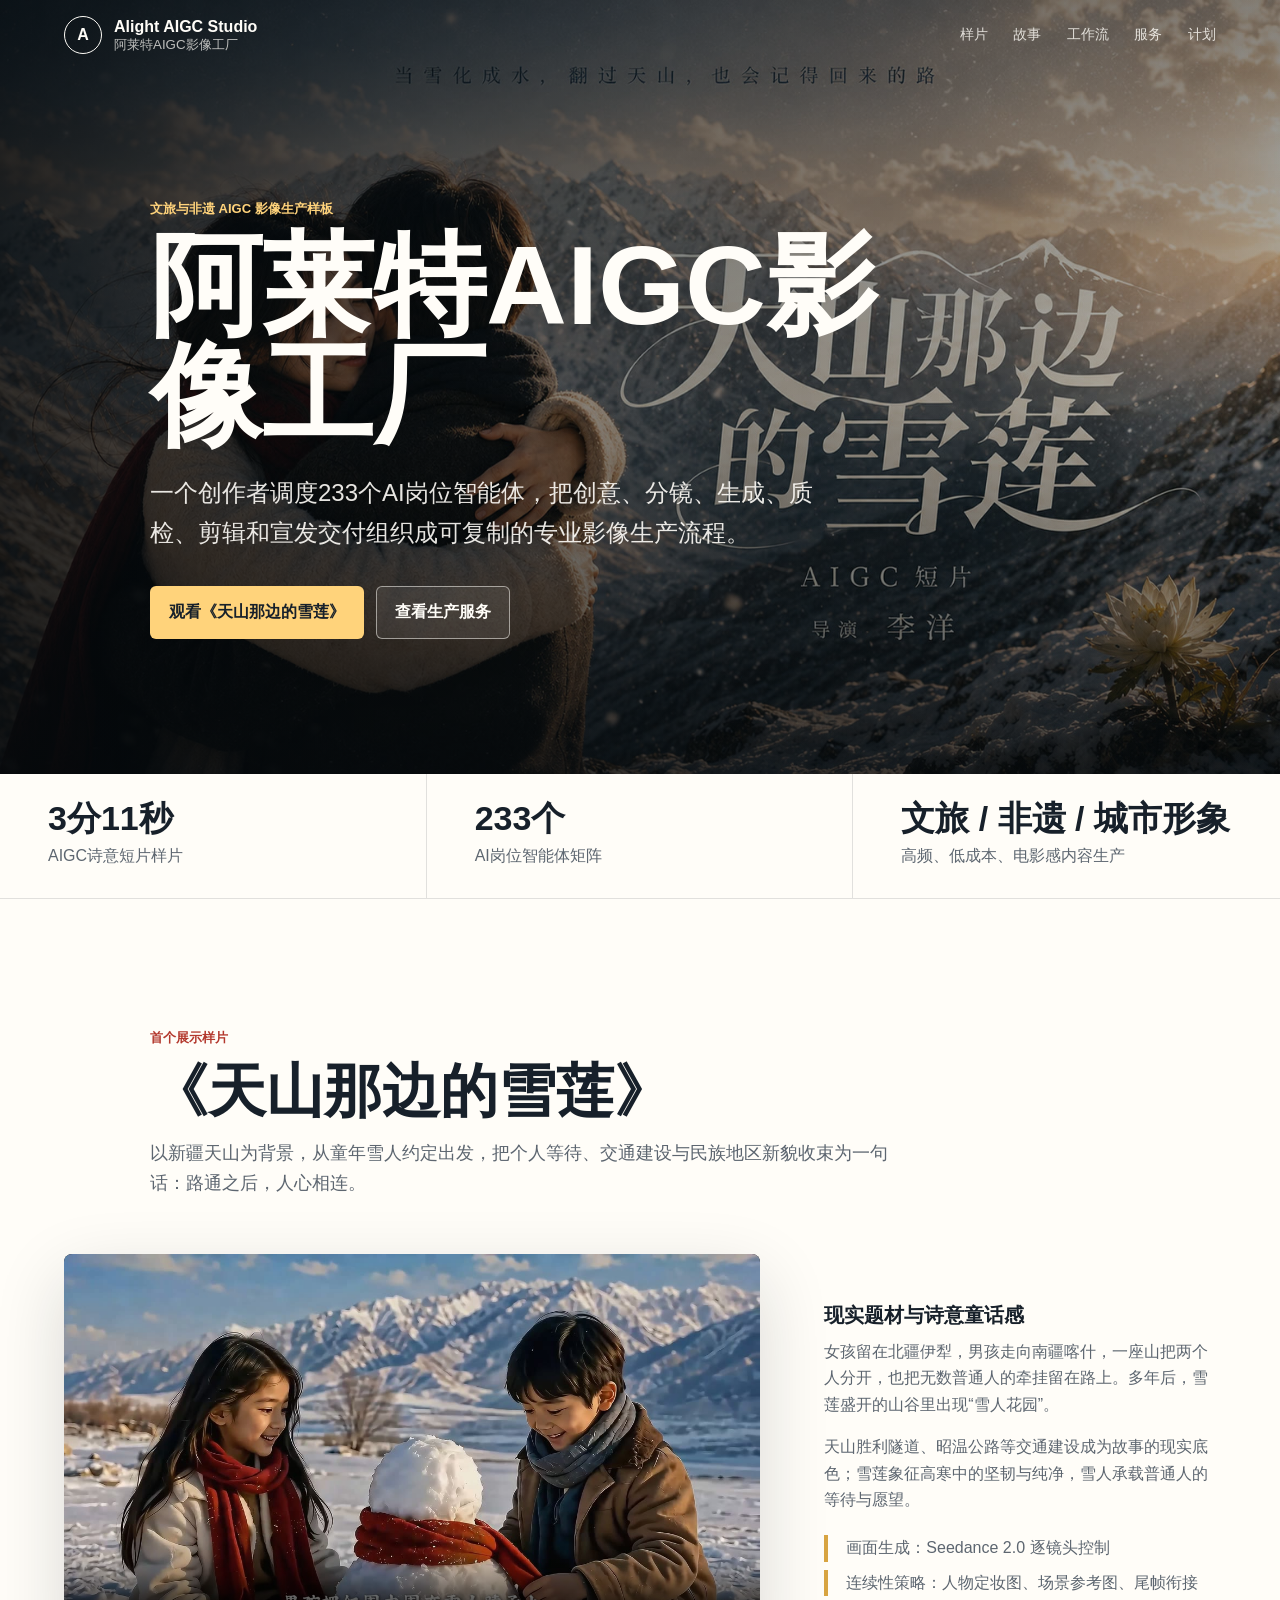
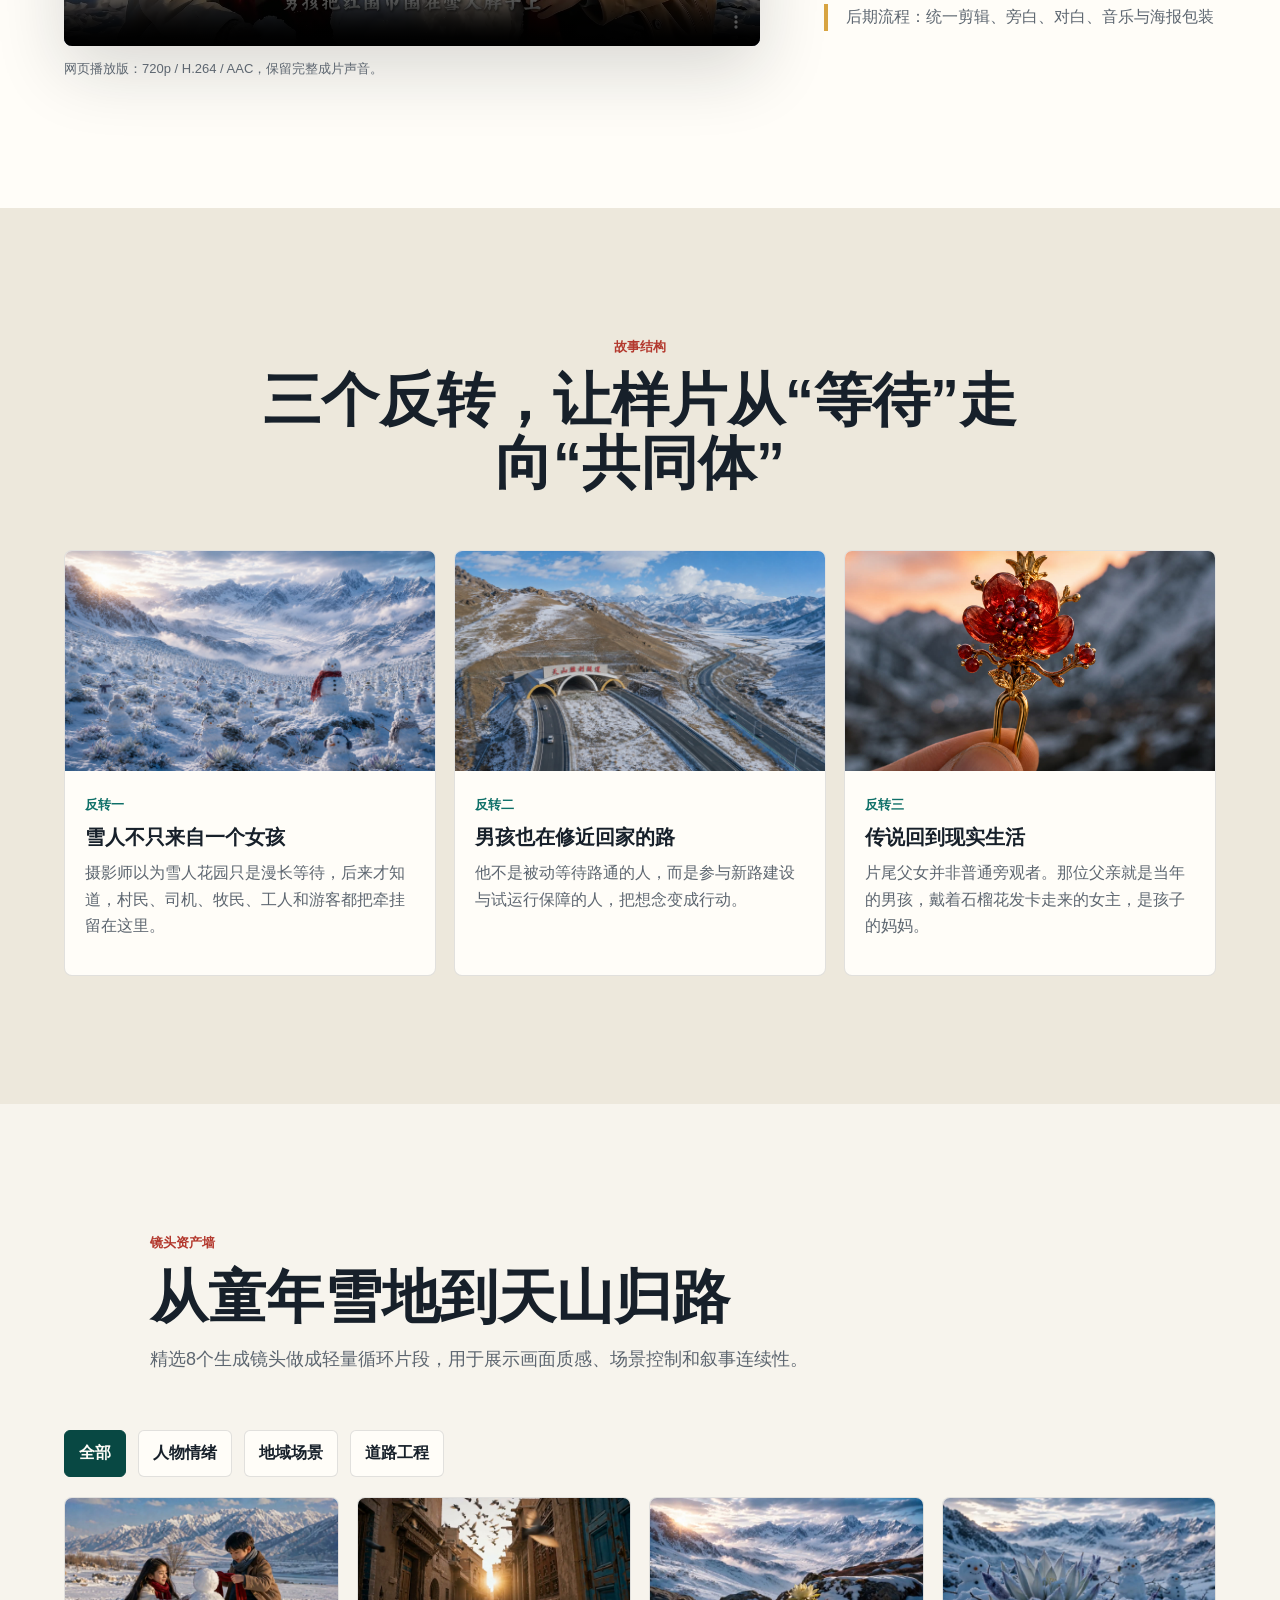
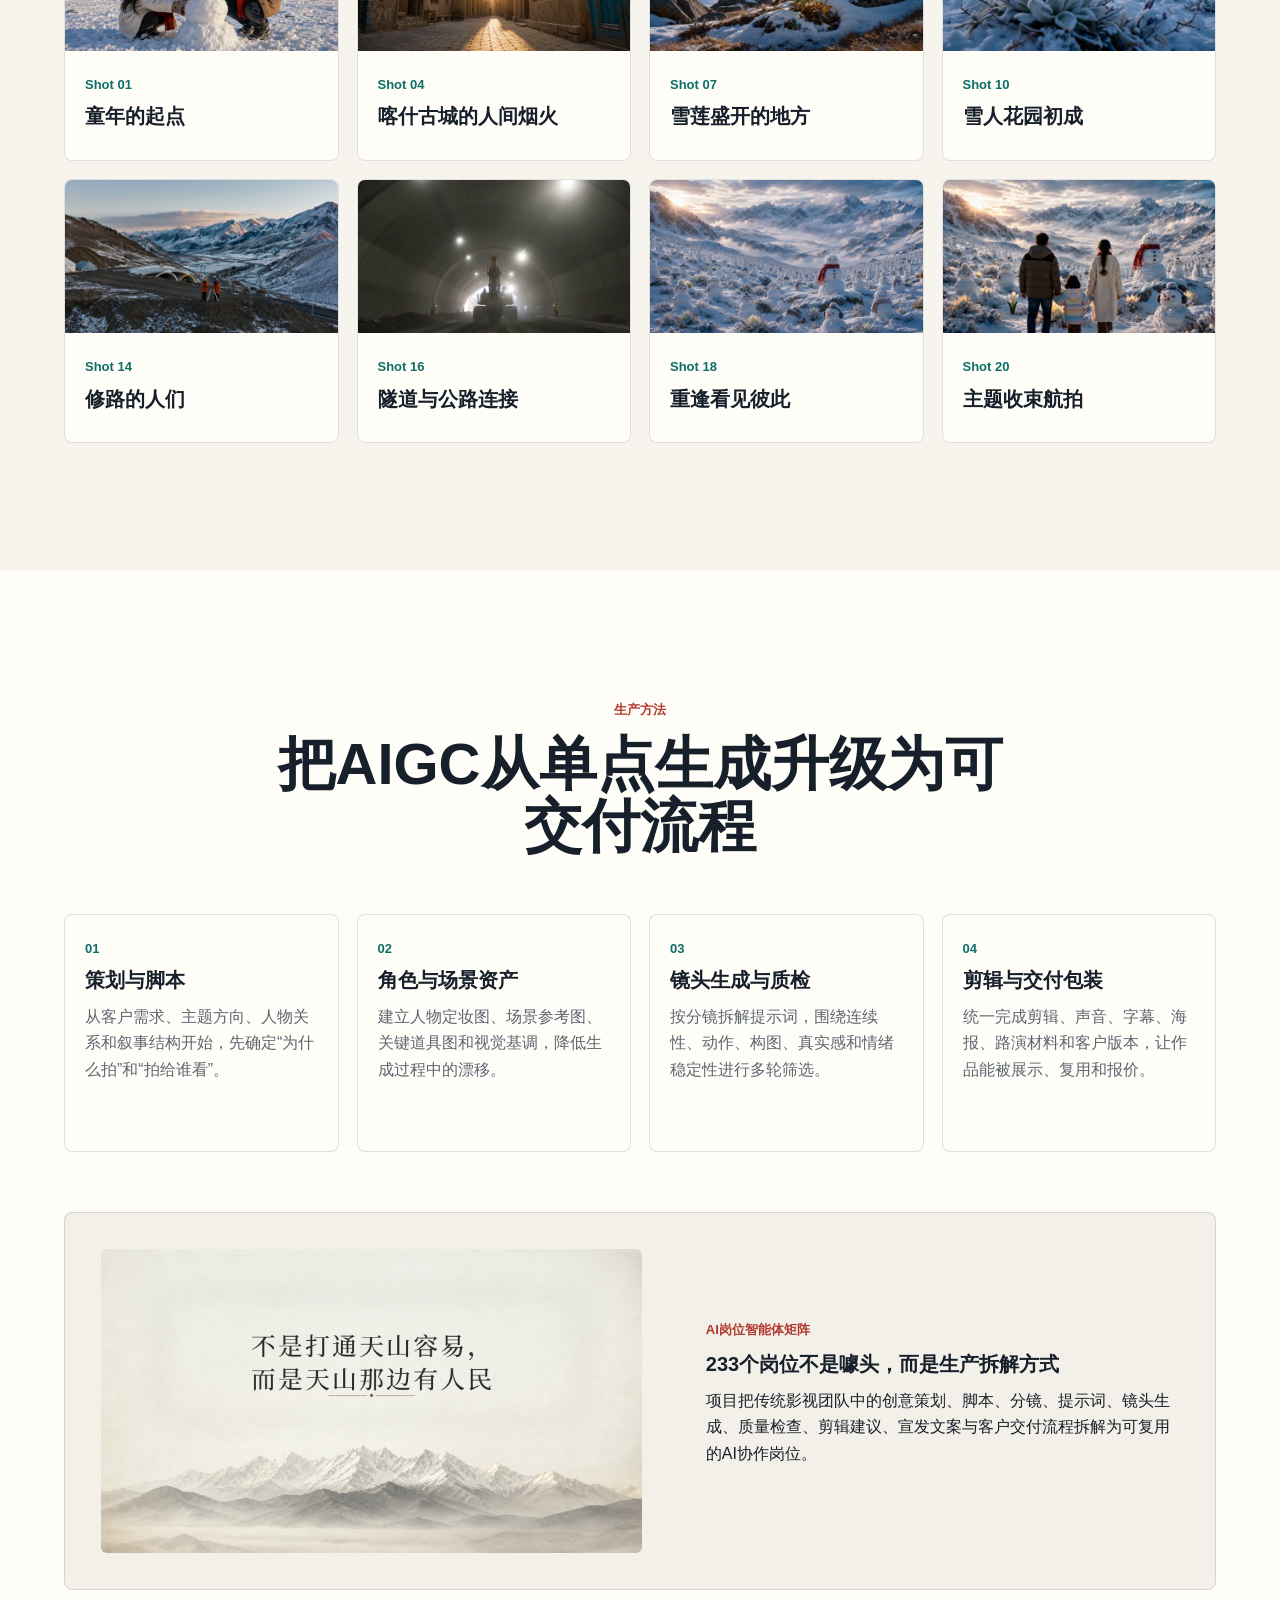
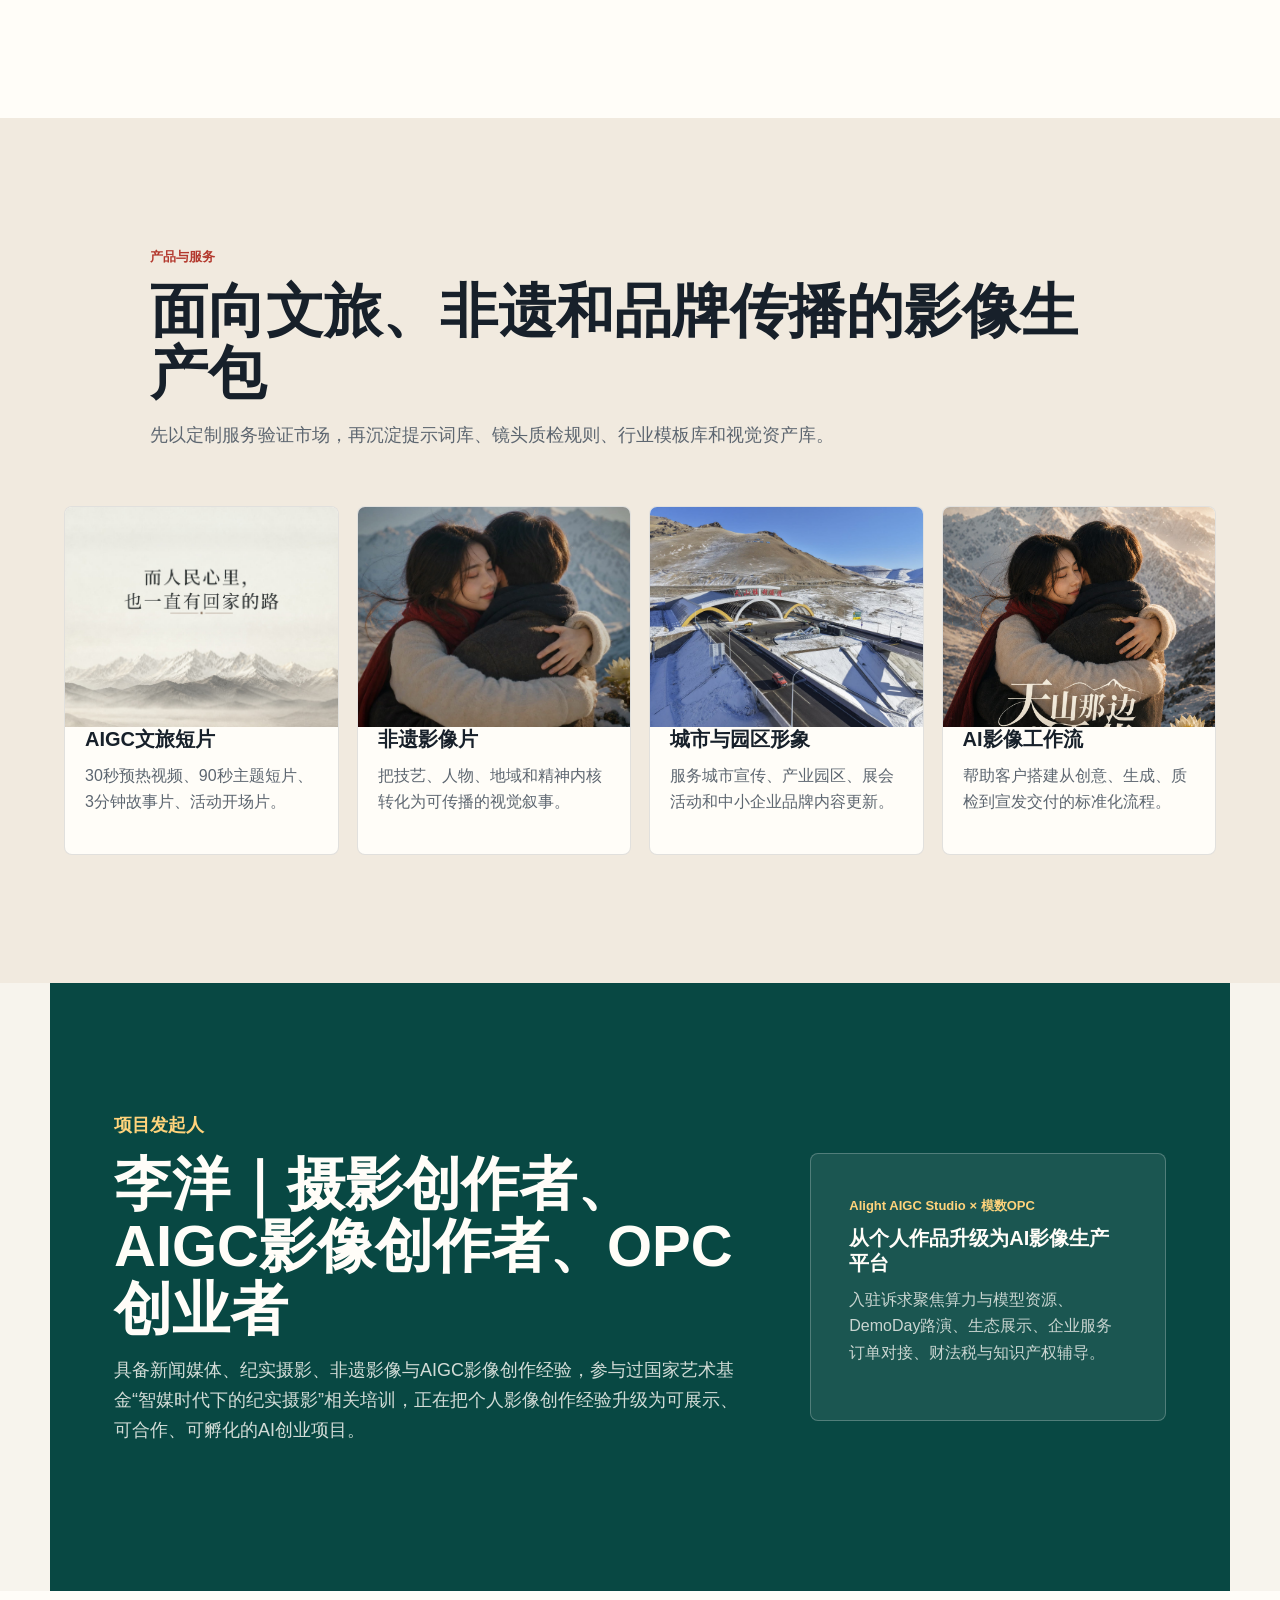
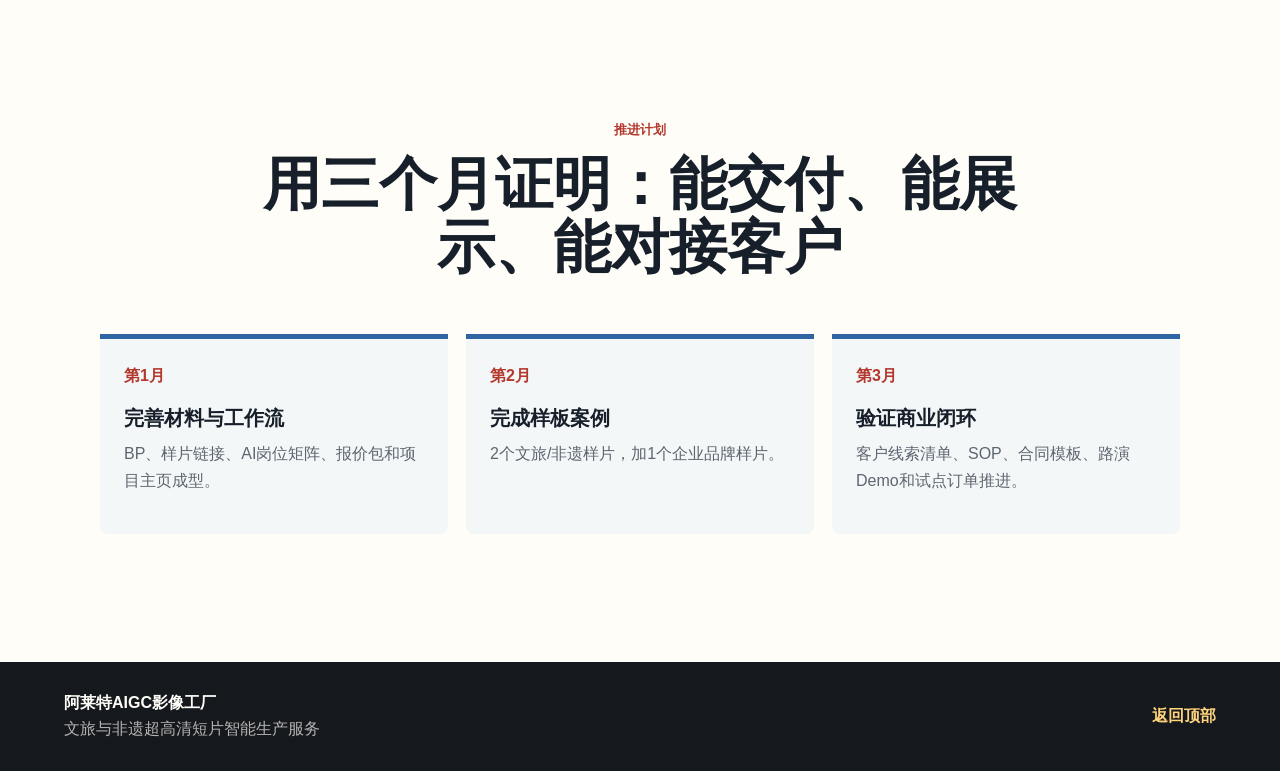
==== site/index.html @ 9d21111c "Publish AIGC studio website" ====
<!doctype html>
<html lang="zh-CN">
  <head>
    <meta charset="utf-8">
    <meta name="viewport" content="width=device-width, initial-scale=1">
    <title>阿莱特AIGC影像工厂 | Alight AIGC Studio</title>
    <meta
      name="description"
      content="阿莱特AIGC影像工厂：面向文旅、非遗、城市宣传和品牌传播的AIGC影像生产服务，首个样片《天山那边的雪莲》。"
    >
    <meta property="og:title" content="阿莱特AIGC影像工厂">
    <meta property="og:description" content="面向文旅与非遗的AIGC影像生产服务。">
    <meta property="og:type" content="website">
    <meta property="og:image" content="assets/img/cover.jpg">
    <link rel="preload" href="assets/img/cover.jpg" as="image">
    <link rel="stylesheet" href="styles.css">
  </head>
  <body>
    <header class="site-header" data-header>
      <a class="brand" href="#top" aria-label="回到首页">
        <span class="brand-mark">A</span>
        <span>
          <strong>Alight AIGC Studio</strong>
          <small>阿莱特AIGC影像工厂</small>
        </span>
      </a>
      <nav class="nav" aria-label="主导航">
        <a href="#film">样片</a>
        <a href="#story">故事</a>
        <a href="#workflow">工作流</a>
        <a href="#service">服务</a>
        <a href="#roadmap">计划</a>
      </nav>
    </header>

    <main id="top">
      <section class="hero" aria-labelledby="hero-title">
        <video class="hero-video" autoplay muted loop playsinline poster="assets/img/cover.jpg">
          <source src="assets/video/hero-loop.mp4" type="video/mp4">
        </video>
        <div class="hero-scrim"></div>
        <div class="hero-inner">
          <p class="eyebrow">文旅与非遗 AIGC 影像生产样板</p>
          <h1 id="hero-title">阿莱特AIGC影像工厂</h1>
          <p class="hero-copy">
            一个创作者调度233个AI岗位智能体，把创意、分镜、生成、质检、剪辑和宣发交付组织成可复制的专业影像生产流程。
          </p>
          <div class="hero-actions">
            <a class="button primary" href="#film">观看《天山那边的雪莲》</a>
            <a class="button ghost" href="#service">查看生产服务</a>
          </div>
        </div>
      </section>

      <section class="signal-band" aria-label="项目关键信息">
        <div>
          <strong>3分11秒</strong>
          <span>AIGC诗意短片样片</span>
        </div>
        <div>
          <strong>233个</strong>
          <span>AI岗位智能体矩阵</span>
        </div>
        <div>
          <strong>文旅 / 非遗 / 城市形象</strong>
          <span>高频、低成本、电影感内容生产</span>
        </div>
      </section>

      <section class="section film-section" id="film" aria-labelledby="film-title">
        <div class="section-heading">
          <p class="eyebrow">首个展示样片</p>
          <h2 id="film-title">《天山那边的雪莲》</h2>
          <p>
            以新疆天山为背景，从童年雪人约定出发，把个人等待、交通建设与民族地区新貌收束为一句话：路通之后，人心相连。
          </p>
        </div>
        <div class="film-layout">
          <figure class="feature-player">
            <video controls playsinline poster="assets/img/film-poster.jpg" preload="metadata">
              <source src="assets/video/tian-shan-snow-lotus-720p.mp4" type="video/mp4">
            </video>
            <figcaption>网页播放版：720p / H.264 / AAC，保留完整成片声音。</figcaption>
          </figure>
          <div class="film-notes">
            <h3>现实题材与诗意童话感</h3>
            <p>
              女孩留在北疆伊犁，男孩走向南疆喀什，一座山把两个人分开，也把无数普通人的牵挂留在路上。多年后，雪莲盛开的山谷里出现“雪人花园”。
            </p>
            <p>
              天山胜利隧道、昭温公路等交通建设成为故事的现实底色；雪莲象征高寒中的坚韧与纯净，雪人承载普通人的等待与愿望。
            </p>
            <ul class="plain-list">
              <li>画面生成：Seedance 2.0 逐镜头控制</li>
              <li>连续性策略：人物定妆图、场景参考图、尾帧衔接</li>
              <li>后期流程：统一剪辑、旁白、对白、音乐与海报包装</li>
            </ul>
          </div>
        </div>
      </section>

      <section class="section story-section" id="story" aria-labelledby="story-title">
        <div class="section-heading narrow">
          <p class="eyebrow">故事结构</p>
          <h2 id="story-title">三个反转，让样片从“等待”走向“共同体”</h2>
        </div>
        <div class="story-grid">
          <article class="story-card">
            <img src="assets/img/snow-lotus-garden.jpg" alt="雪莲花海中的雪人花园">
            <div>
              <span>反转一</span>
              <h3>雪人不只来自一个女孩</h3>
              <p>摄影师以为雪人花园只是漫长等待，后来才知道，村民、司机、牧民、工人和游客都把牵挂留在这里。</p>
            </div>
          </article>
          <article class="story-card">
            <img src="assets/img/tunnel-road.jpg" alt="隧道口与公路延展">
            <div>
              <span>反转二</span>
              <h3>男孩也在修近回家的路</h3>
              <p>他不是被动等待路通的人，而是参与新路建设与试运行保障的人，把想念变成行动。</p>
            </div>
          </article>
          <article class="story-card">
            <img src="assets/img/hairpin.jpg" alt="石榴花发卡近景">
            <div>
              <span>反转三</span>
              <h3>传说回到现实生活</h3>
              <p>片尾父女并非普通旁观者。那位父亲就是当年的男孩，戴着石榴花发卡走来的女主，是孩子的妈妈。</p>
            </div>
          </article>
        </div>
      </section>

      <section class="section gallery-section" aria-labelledby="gallery-title">
        <div class="section-heading">
          <p class="eyebrow">镜头资产墙</p>
          <h2 id="gallery-title">从童年雪地到天山归路</h2>
          <p>精选8个生成镜头做成轻量循环片段，用于展示画面质感、场景控制和叙事连续性。</p>
        </div>
        <div class="filter-bar" aria-label="镜头筛选">
          <button class="filter-button is-active" type="button" data-filter="all">全部</button>
          <button class="filter-button" type="button" data-filter="emotion">人物情绪</button>
          <button class="filter-button" type="button" data-filter="place">地域场景</button>
          <button class="filter-button" type="button" data-filter="road">道路工程</button>
        </div>
        <div class="clip-grid" data-clip-grid>
          <article class="clip-card" data-category="emotion">
            <video muted loop playsinline preload="metadata" poster="assets/img/shot-childhood.jpg">
              <source src="assets/video/shot-childhood.mp4" type="video/mp4">
            </video>
            <div>
              <span>Shot 01</span>
              <h3>童年的起点</h3>
            </div>
          </article>
          <article class="clip-card" data-category="place">
            <video muted loop playsinline preload="metadata" poster="assets/img/shot-kashgar.jpg">
              <source src="assets/video/shot-kashgar.mp4" type="video/mp4">
            </video>
            <div>
              <span>Shot 04</span>
              <h3>喀什古城的人间烟火</h3>
            </div>
          </article>
          <article class="clip-card" data-category="place">
            <video muted loop playsinline preload="metadata" poster="assets/img/shot-lotus.jpg">
              <source src="assets/video/shot-lotus.mp4" type="video/mp4">
            </video>
            <div>
              <span>Shot 07</span>
              <h3>雪莲盛开的地方</h3>
            </div>
          </article>
          <article class="clip-card" data-category="emotion">
            <video muted loop playsinline preload="metadata" poster="assets/img/shot-garden.jpg">
              <source src="assets/video/shot-garden.mp4" type="video/mp4">
            </video>
            <div>
              <span>Shot 10</span>
              <h3>雪人花园初成</h3>
            </div>
          </article>
          <article class="clip-card" data-category="road">
            <video muted loop playsinline preload="metadata" poster="assets/img/shot-builders.jpg">
              <source src="assets/video/shot-builders.mp4" type="video/mp4">
            </video>
            <div>
              <span>Shot 14</span>
              <h3>修路的人们</h3>
            </div>
          </article>
          <article class="clip-card" data-category="road">
            <video muted loop playsinline preload="metadata" poster="assets/img/shot-tunnel.jpg">
              <source src="assets/video/shot-tunnel.mp4" type="video/mp4">
            </video>
            <div>
              <span>Shot 16</span>
              <h3>隧道与公路连接</h3>
            </div>
          </article>
          <article class="clip-card" data-category="emotion">
            <video muted loop playsinline preload="metadata" poster="assets/img/shot-reunion.jpg">
              <source src="assets/video/shot-reunion.mp4" type="video/mp4">
            </video>
            <div>
              <span>Shot 18</span>
              <h3>重逢看见彼此</h3>
            </div>
          </article>
          <article class="clip-card" data-category="road">
            <video muted loop playsinline preload="metadata" poster="assets/img/shot-aerial.jpg">
              <source src="assets/video/shot-aerial.mp4" type="video/mp4">
            </video>
            <div>
              <span>Shot 20</span>
              <h3>主题收束航拍</h3>
            </div>
          </article>
        </div>
      </section>

      <section class="section workflow-section" id="workflow" aria-labelledby="workflow-title">
        <div class="section-heading narrow">
          <p class="eyebrow">生产方法</p>
          <h2 id="workflow-title">把AIGC从单点生成升级为可交付流程</h2>
        </div>
        <div class="workflow-grid">
          <article>
            <span>01</span>
            <h3>策划与脚本</h3>
            <p>从客户需求、主题方向、人物关系和叙事结构开始，先确定“为什么拍”和“拍给谁看”。</p>
          </article>
          <article>
            <span>02</span>
            <h3>角色与场景资产</h3>
            <p>建立人物定妆图、场景参考图、关键道具图和视觉基调，降低生成过程中的漂移。</p>
          </article>
          <article>
            <span>03</span>
            <h3>镜头生成与质检</h3>
            <p>按分镜拆解提示词，围绕连续性、动作、构图、真实感和情绪稳定性进行多轮筛选。</p>
          </article>
          <article>
            <span>04</span>
            <h3>剪辑与交付包装</h3>
            <p>统一完成剪辑、声音、字幕、海报、路演材料和客户版本，让作品能被展示、复用和报价。</p>
          </article>
        </div>
        <div class="process-visual">
          <img src="assets/img/people-road.jpg" alt="天山与道路场景参考图">
          <div>
            <p class="eyebrow">AI岗位智能体矩阵</p>
            <h3>233个岗位不是噱头，而是生产拆解方式</h3>
            <p>
              项目把传统影视团队中的创意策划、脚本、分镜、提示词、镜头生成、质量检查、剪辑建议、宣发文案与客户交付流程拆解为可复用的AI协作岗位。
            </p>
          </div>
        </div>
      </section>

      <section class="section service-section" id="service" aria-labelledby="service-title">
        <div class="section-heading">
          <p class="eyebrow">产品与服务</p>
          <h2 id="service-title">面向文旅、非遗和品牌传播的影像生产包</h2>
          <p>先以定制服务验证市场，再沉淀提示词库、镜头质检规则、行业模板库和视觉资产库。</p>
        </div>
        <div class="service-grid">
          <article>
            <img src="assets/img/home-road.jpg" alt="天山道路与家园场景">
            <h3>AIGC文旅短片</h3>
            <p>30秒预热视频、90秒主题短片、3分钟故事片、活动开场片。</p>
          </article>
          <article>
            <img src="assets/img/base-scene.jpg" alt="AIGC视觉底图">
            <h3>非遗影像片</h3>
            <p>把技艺、人物、地域和精神内核转化为可传播的视觉叙事。</p>
          </article>
          <article>
            <img src="assets/img/real-tunnel.jpg" alt="真实隧道公路素材">
            <h3>城市与园区形象</h3>
            <p>服务城市宣传、产业园区、展会活动和中小企业品牌内容更新。</p>
          </article>
          <article>
            <img src="assets/img/vertical-cover.jpg" alt="竖版短片封面">
            <h3>AI影像工作流</h3>
            <p>帮助客户搭建从创意、生成、质检到宣发交付的标准化流程。</p>
          </article>
        </div>
      </section>

      <section class="section founder-section" aria-labelledby="founder-title">
        <div class="founder-copy">
          <p class="eyebrow">项目发起人</p>
          <h2 id="founder-title">李洋｜摄影创作者、AIGC影像创作者、OPC创业者</h2>
          <p>
            具备新闻媒体、纪实摄影、非遗影像与AIGC影像创作经验，参与过国家艺术基金“智媒时代下的纪实摄影”相关培训，正在把个人影像创作经验升级为可展示、可合作、可孵化的AI创业项目。
          </p>
        </div>
        <div class="founder-panel">
          <span>Alight AIGC Studio × 模数OPC</span>
          <h3>从个人作品升级为AI影像生产平台</h3>
          <p>
            入驻诉求聚焦算力与模型资源、DemoDay路演、生态展示、企业服务订单对接、财法税与知识产权辅导。
          </p>
        </div>
      </section>

      <section class="section roadmap-section" id="roadmap" aria-labelledby="roadmap-title">
        <div class="section-heading narrow">
          <p class="eyebrow">推进计划</p>
          <h2 id="roadmap-title">用三个月证明：能交付、能展示、能对接客户</h2>
        </div>
        <ol class="roadmap">
          <li>
            <span>第1月</span>
            <h3>完善材料与工作流</h3>
            <p>BP、样片链接、AI岗位矩阵、报价包和项目主页成型。</p>
          </li>
          <li>
            <span>第2月</span>
            <h3>完成样板案例</h3>
            <p>2个文旅/非遗样片，加1个企业品牌样片。</p>
          </li>
          <li>
            <span>第3月</span>
            <h3>验证商业闭环</h3>
            <p>客户线索清单、SOP、合同模板、路演Demo和试点订单推进。</p>
          </li>
        </ol>
      </section>
    </main>

    <footer class="site-footer">
      <div>
        <strong>阿莱特AIGC影像工厂</strong>
        <span>文旅与非遗超高清短片智能生产服务</span>
      </div>
      <a href="#top">返回顶部</a>
    </footer>

    <script src="main.js"></script>
  </body>
</html>
---- site/styles.css ----
:root {
  color-scheme: light;
  --ink: #17202a;
  --muted: #5d6670;
  --paper: #f7f4ed;
  --white: #fffdf8;
  --line: rgba(23, 32, 42, 0.13);
  --teal: #0e6f68;
  --teal-dark: #084843;
  --red: #b3382d;
  --gold: #d8a441;
  --blue: #2f65a3;
  --shadow: 0 24px 70px rgba(20, 24, 28, 0.16);
}

* {
  box-sizing: border-box;
}

html {
  scroll-behavior: smooth;
}

body {
  margin: 0;
  color: var(--ink);
  background: var(--paper);
  font-family: -apple-system, BlinkMacSystemFont, "Segoe UI", "Microsoft YaHei", sans-serif;
  line-height: 1.65;
}

body::selection {
  color: var(--white);
  background: var(--teal);
}

a {
  color: inherit;
  text-decoration: none;
}

img,
video {
  display: block;
  max-width: 100%;
}

.site-header {
  position: fixed;
  z-index: 20;
  top: 0;
  left: 0;
  right: 0;
  display: flex;
  align-items: center;
  justify-content: space-between;
  gap: 24px;
  padding: 16px clamp(18px, 5vw, 64px);
  color: var(--white);
  transition: background 220ms ease, color 220ms ease, box-shadow 220ms ease;
}

.site-header.is-solid {
  color: var(--ink);
  background: rgba(255, 253, 248, 0.92);
  box-shadow: 0 12px 34px rgba(20, 24, 28, 0.1);
  backdrop-filter: blur(16px);
}

.brand {
  display: inline-flex;
  align-items: center;
  gap: 12px;
  min-width: 220px;
}

.brand-mark {
  display: grid;
  width: 38px;
  height: 38px;
  place-items: center;
  border: 1px solid currentColor;
  border-radius: 50%;
  font-weight: 800;
}

.brand strong,
.brand small {
  display: block;
  line-height: 1.25;
}

.brand small {
  color: currentColor;
  opacity: 0.72;
}

.nav {
  display: flex;
  align-items: center;
  gap: clamp(12px, 2vw, 30px);
  font-size: 14px;
}

.nav a {
  opacity: 0.82;
}

.nav a:hover {
  opacity: 1;
}

.hero {
  position: relative;
  min-height: 86svh;
  overflow: hidden;
  color: var(--white);
  background: #121719;
}

.hero-video,
.hero-scrim {
  position: absolute;
  inset: 0;
}

.hero-video {
  width: 100%;
  height: 100%;
  object-fit: cover;
}

.hero-scrim {
  background:
    linear-gradient(90deg, rgba(5, 9, 12, 0.78) 0%, rgba(5, 9, 12, 0.38) 52%, rgba(5, 9, 12, 0.18) 100%),
    linear-gradient(0deg, rgba(5, 9, 12, 0.58), rgba(5, 9, 12, 0.08) 48%, rgba(5, 9, 12, 0.36));
}

.hero-inner {
  position: relative;
  z-index: 1;
  width: min(980px, calc(100% - 36px));
  margin: 0 auto;
  padding: clamp(140px, 22vh, 220px) 0 84px;
}

.eyebrow {
  margin: 0 0 12px;
  color: var(--red);
  font-size: 13px;
  font-weight: 800;
  letter-spacing: 0;
}

.hero .eyebrow {
  color: #ffd37b;
}

h1,
h2,
h3,
p {
  margin-top: 0;
}

h1 {
  max-width: 780px;
  margin-bottom: 22px;
  font-size: clamp(54px, 9vw, 112px);
  line-height: 0.98;
  letter-spacing: 0;
}

h2 {
  margin-bottom: 16px;
  font-size: clamp(31px, 5vw, 58px);
  line-height: 1.08;
  letter-spacing: 0;
}

h3 {
  margin-bottom: 10px;
  font-size: 20px;
  line-height: 1.28;
  letter-spacing: 0;
}

.hero-copy {
  max-width: 700px;
  margin-bottom: 34px;
  color: rgba(255, 253, 248, 0.9);
  font-size: clamp(18px, 2vw, 24px);
}

.hero-actions,
.filter-bar {
  display: flex;
  flex-wrap: wrap;
  gap: 12px;
}

.button,
.filter-button {
  display: inline-flex;
  min-height: 46px;
  align-items: center;
  justify-content: center;
  border: 1px solid transparent;
  border-radius: 6px;
  font: inherit;
  font-weight: 800;
  cursor: pointer;
}

.button {
  padding: 12px 18px;
}

.button.primary {
  color: var(--ink);
  background: #ffd37b;
}

.button.ghost {
  color: var(--white);
  border-color: rgba(255, 253, 248, 0.52);
  background: rgba(255, 253, 248, 0.08);
}

.button:hover,
.filter-button:hover {
  transform: translateY(-1px);
}

.signal-band {
  display: grid;
  grid-template-columns: repeat(3, 1fr);
  border-bottom: 1px solid var(--line);
  background: var(--white);
}

.signal-band div {
  min-height: 124px;
  padding: 24px clamp(18px, 4vw, 48px);
  border-right: 1px solid var(--line);
}

.signal-band div:last-child {
  border-right: 0;
}

.signal-band strong,
.signal-band span {
  display: block;
}

.signal-band strong {
  margin-bottom: 4px;
  font-size: clamp(22px, 3vw, 34px);
  line-height: 1.2;
}

.signal-band span {
  color: var(--muted);
}

.section {
  padding: clamp(72px, 10vw, 130px) clamp(18px, 5vw, 64px);
}

.section-heading {
  width: min(980px, 100%);
  margin: 0 auto clamp(34px, 5vw, 56px);
}

.section-heading p:not(.eyebrow) {
  max-width: 760px;
  color: var(--muted);
  font-size: 18px;
}

.section-heading.narrow {
  width: min(760px, 100%);
  text-align: center;
}

.film-section,
.workflow-section,
.roadmap-section {
  background: var(--white);
}

.film-layout,
.process-visual,
.founder-section {
  display: grid;
  grid-template-columns: minmax(0, 1.28fr) minmax(280px, 0.72fr);
  gap: clamp(28px, 5vw, 68px);
  align-items: center;
  width: min(1180px, 100%);
  margin: 0 auto;
}

.feature-player {
  margin: 0;
}

.feature-player video {
  width: 100%;
  aspect-ratio: 16 / 9;
  border-radius: 8px;
  background: #111;
  box-shadow: var(--shadow);
}

.feature-player figcaption {
  margin-top: 12px;
  color: var(--muted);
  font-size: 13px;
}

.film-notes {
  color: var(--muted);
}

.film-notes h3 {
  color: var(--ink);
}

.plain-list {
  display: grid;
  gap: 8px;
  padding: 0;
  margin: 22px 0 0;
  list-style: none;
}

.plain-list li {
  padding-left: 18px;
  border-left: 4px solid var(--gold);
}

.story-section {
  background: #ede8dc;
}

.story-grid,
.clip-grid,
.service-grid,
.workflow-grid {
  display: grid;
  width: min(1180px, 100%);
  margin: 0 auto;
  gap: 18px;
}

.story-grid {
  grid-template-columns: repeat(3, 1fr);
}

.story-card,
.clip-card,
.service-grid article,
.workflow-grid article {
  overflow: hidden;
  border: 1px solid var(--line);
  border-radius: 8px;
  background: var(--white);
}

.story-card img,
.service-grid img {
  width: 100%;
  height: 220px;
  object-fit: cover;
}

.story-card div,
.clip-card div,
.service-grid article,
.workflow-grid article {
  padding: 20px;
}

.story-card span,
.clip-card span,
.workflow-grid span,
.founder-panel span {
  display: inline-block;
  margin-bottom: 9px;
  color: var(--teal);
  font-size: 13px;
  font-weight: 800;
}

.story-card p,
.clip-card p,
.service-grid p,
.workflow-grid p,
.founder-section p,
.roadmap p {
  color: var(--muted);
}

.gallery-section {
  background: var(--paper);
}

.filter-bar {
  width: min(1180px, 100%);
  margin: 0 auto 20px;
}

.filter-button {
  padding: 9px 14px;
  color: var(--ink);
  border-color: var(--line);
  background: var(--white);
}

.filter-button.is-active {
  color: var(--white);
  border-color: var(--teal-dark);
  background: var(--teal-dark);
}

.clip-grid {
  grid-template-columns: repeat(4, 1fr);
}

.clip-card {
  transition: transform 180ms ease, opacity 180ms ease;
}

.clip-card.is-hidden {
  display: none;
}

.clip-card:hover {
  transform: translateY(-3px);
}

.clip-card video {
  width: 100%;
  aspect-ratio: 16 / 9;
  object-fit: cover;
  background: #161616;
}

.workflow-grid {
  grid-template-columns: repeat(4, 1fr);
  margin-bottom: clamp(34px, 5vw, 60px);
}

.workflow-grid article {
  min-height: 238px;
}

.process-visual {
  grid-template-columns: minmax(0, 0.96fr) minmax(300px, 0.84fr);
  padding: clamp(20px, 4vw, 36px);
  border: 1px solid var(--line);
  border-radius: 8px;
  background: #f2f0e8;
}

.process-visual img {
  width: 100%;
  aspect-ratio: 16 / 9;
  border-radius: 6px;
  object-fit: cover;
}

.service-section {
  background: #f1eadf;
}

.service-grid {
  grid-template-columns: repeat(4, 1fr);
}

.service-grid article {
  padding: 0;
}

.service-grid h3,
.service-grid p {
  padding-inline: 20px;
}

.service-grid p {
  padding-bottom: 22px;
}

.founder-section {
  background: var(--teal-dark);
  color: var(--white);
}

.founder-copy {
  width: min(760px, 100%);
}

.founder-copy .eyebrow {
  color: #ffd37b;
}

.founder-copy p {
  color: rgba(255, 253, 248, 0.82);
  font-size: 18px;
}

.founder-panel {
  padding: clamp(24px, 4vw, 38px);
  border: 1px solid rgba(255, 253, 248, 0.24);
  border-radius: 8px;
  background: rgba(255, 253, 248, 0.08);
}

.founder-panel span {
  color: #ffd37b;
}

.founder-panel p {
  color: rgba(255, 253, 248, 0.76);
}

.roadmap {
  display: grid;
  grid-template-columns: repeat(3, 1fr);
  width: min(1080px, 100%);
  padding: 0;
  margin: 0 auto;
  gap: 18px;
  list-style: none;
}

.roadmap li {
  padding: 24px;
  border-top: 5px solid var(--blue);
  border-radius: 0 0 8px 8px;
  background: #f4f7f8;
}

.roadmap span {
  display: inline-block;
  margin-bottom: 16px;
  color: var(--red);
  font-weight: 800;
}

.site-footer {
  display: flex;
  align-items: center;
  justify-content: space-between;
  gap: 18px;
  padding: 28px clamp(18px, 5vw, 64px);
  color: var(--white);
  background: #15191d;
}

.site-footer strong,
.site-footer span {
  display: block;
}

.site-footer span {
  color: rgba(255, 253, 248, 0.68);
}

.site-footer a {
  color: #ffd37b;
  font-weight: 800;
}

@media (max-width: 980px) {
  .nav {
    display: none;
  }

  .signal-band,
  .film-layout,
  .process-visual,
  .founder-section {
    grid-template-columns: 1fr;
  }

  .signal-band div {
    min-height: auto;
    border-right: 0;
    border-bottom: 1px solid var(--line);
  }

  .story-grid,
  .clip-grid,
  .service-grid,
  .workflow-grid,
  .roadmap {
    grid-template-columns: repeat(2, 1fr);
  }
}

@media (max-width: 640px) {
  .site-header {
    padding-top: 12px;
    padding-bottom: 12px;
  }

  .brand {
    min-width: 0;
  }

  .brand small {
    display: none;
  }

  .hero-inner {
    padding-top: 116px;
  }

  h1 {
    font-size: 46px;
  }

  h2 {
    font-size: 32px;
  }

  .hero-copy,
  .section-heading p:not(.eyebrow),
  .founder-copy p {
    font-size: 16px;
  }

  .hero-actions .button,
  .filter-button {
    width: 100%;
  }

  .story-grid,
  .clip-grid,
  .service-grid,
  .workflow-grid,
  .roadmap {
    grid-template-columns: 1fr;
  }

  .story-card img,
  .service-grid img {
    height: 210px;
  }

  .site-footer {
    display: block;
  }

  .site-footer a {
    display: inline-block;
    margin-top: 16px;
  }
}

@media (prefers-reduced-motion: reduce) {
  html {
    scroll-behavior: auto;
  }

  *,
  *::before,
  *::after {
    transition-duration: 0.001ms !important;
    animation-duration: 0.001ms !important;
    animation-iteration-count: 1 !important;
  }
}
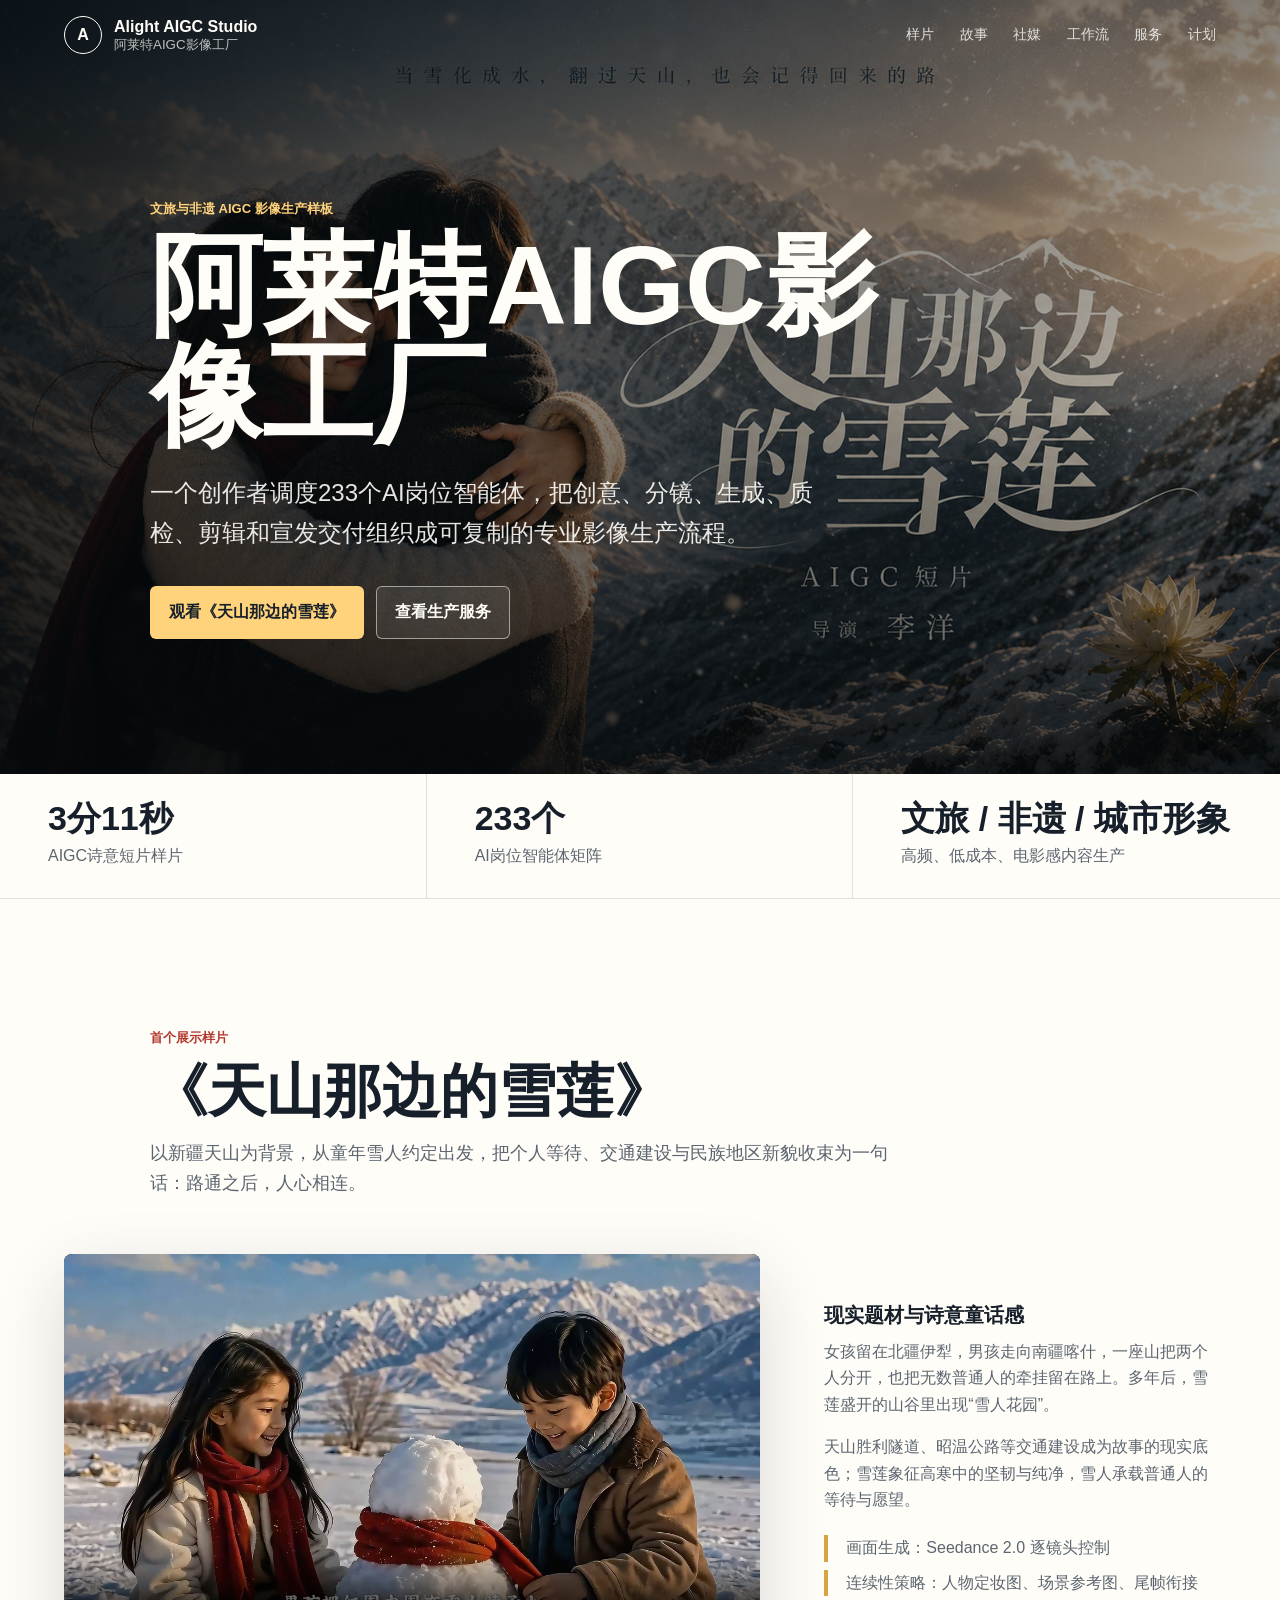
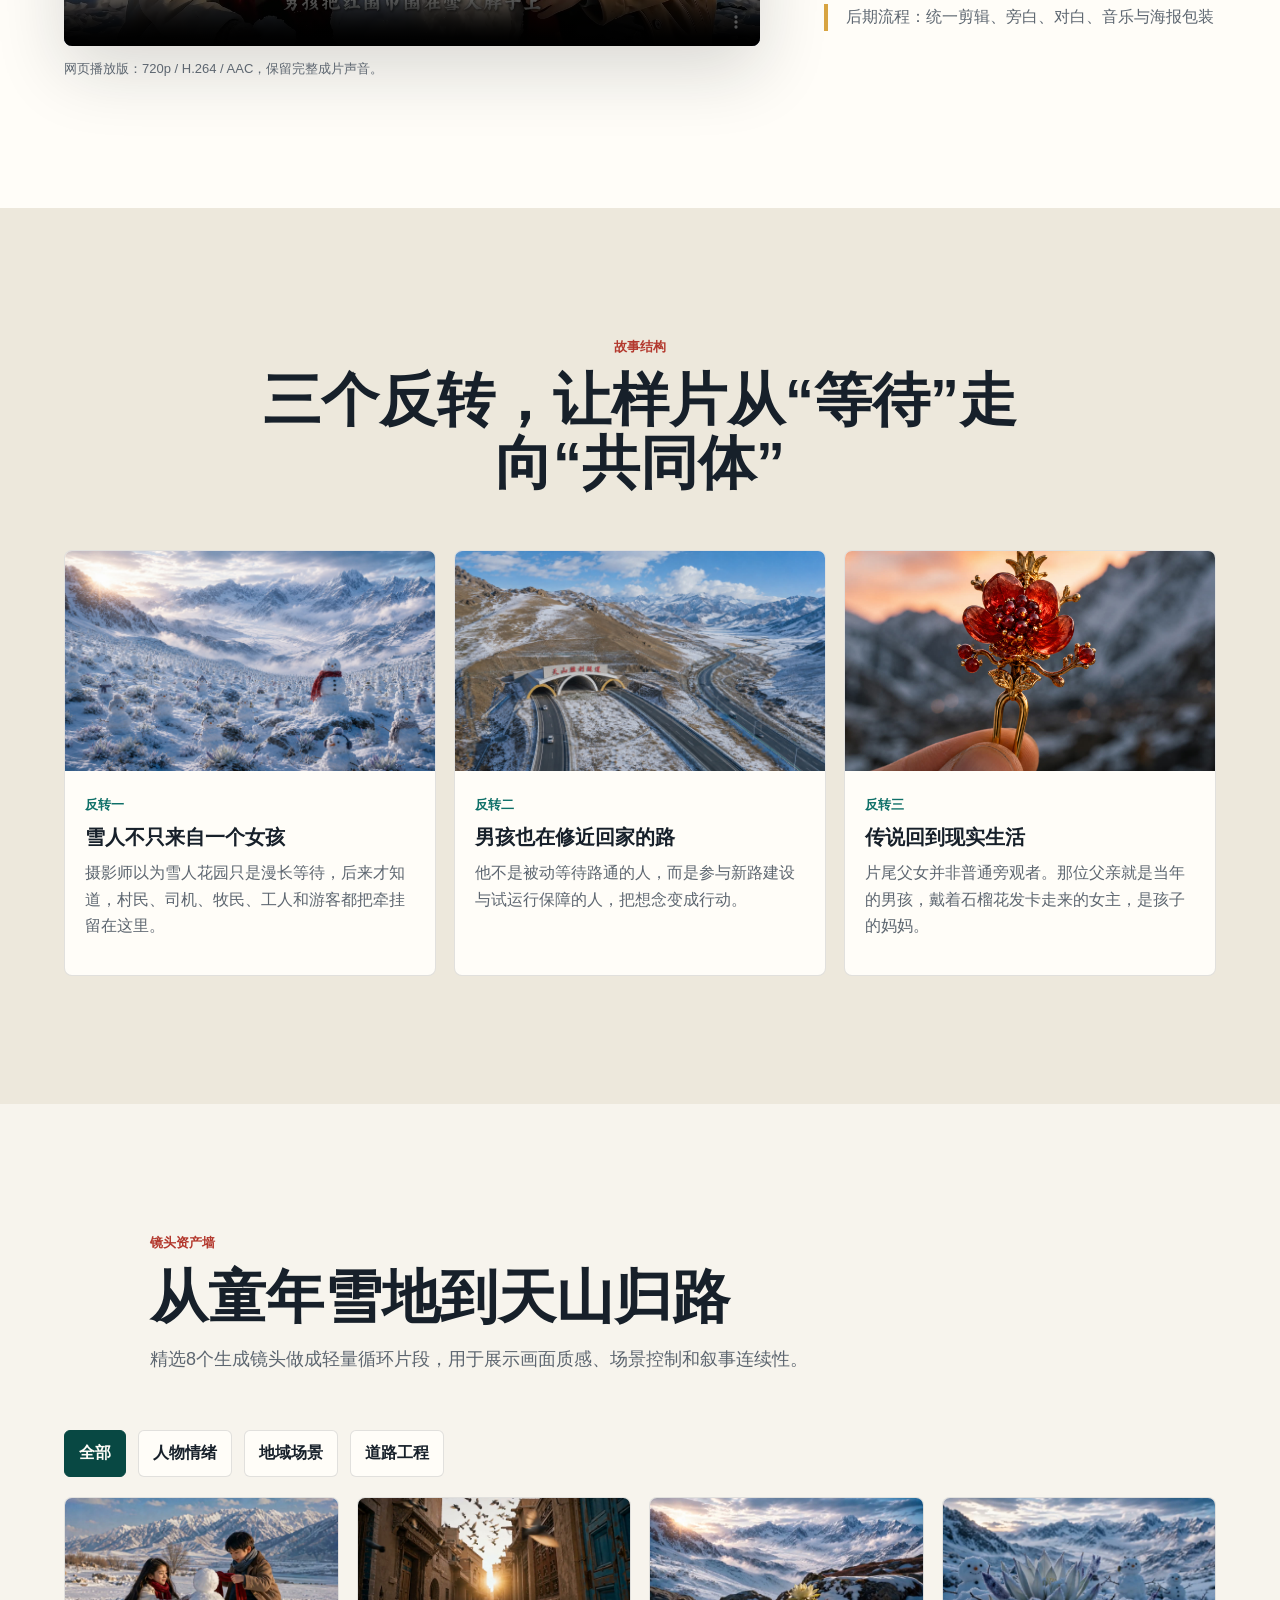
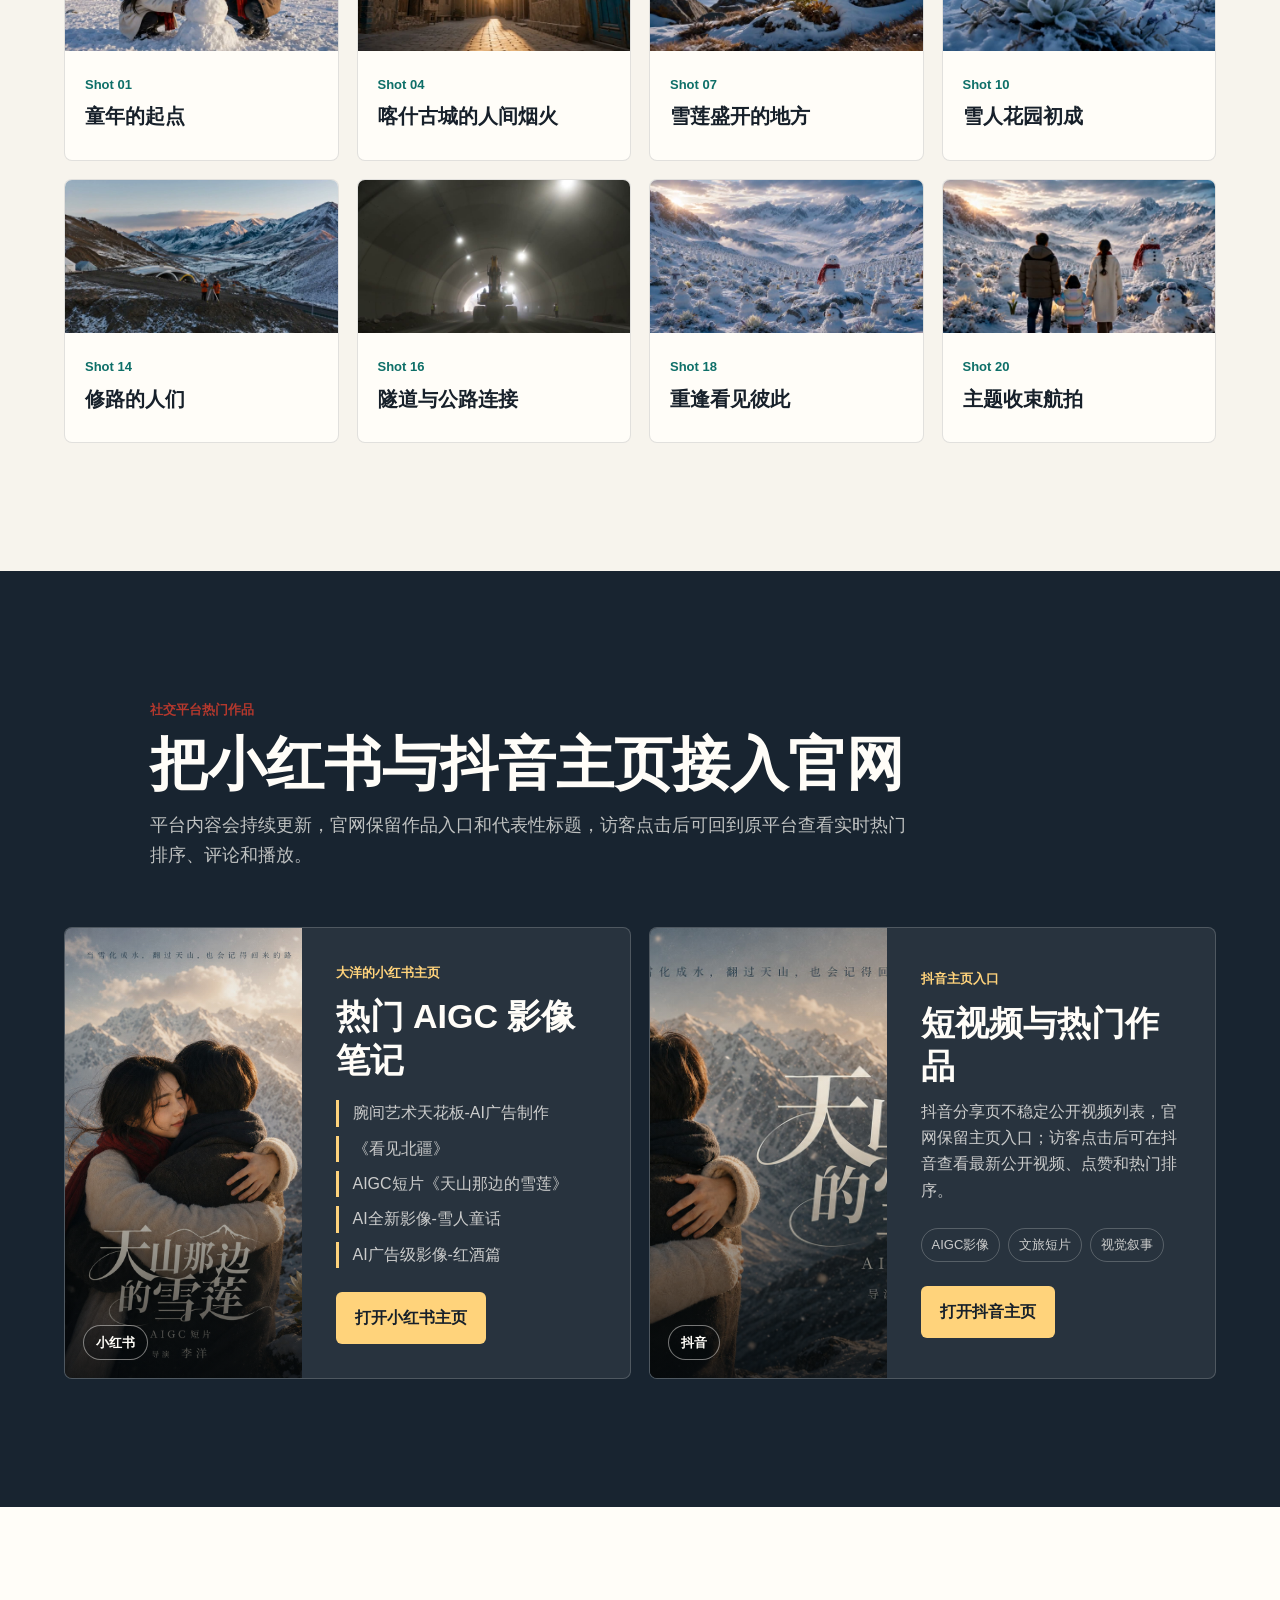
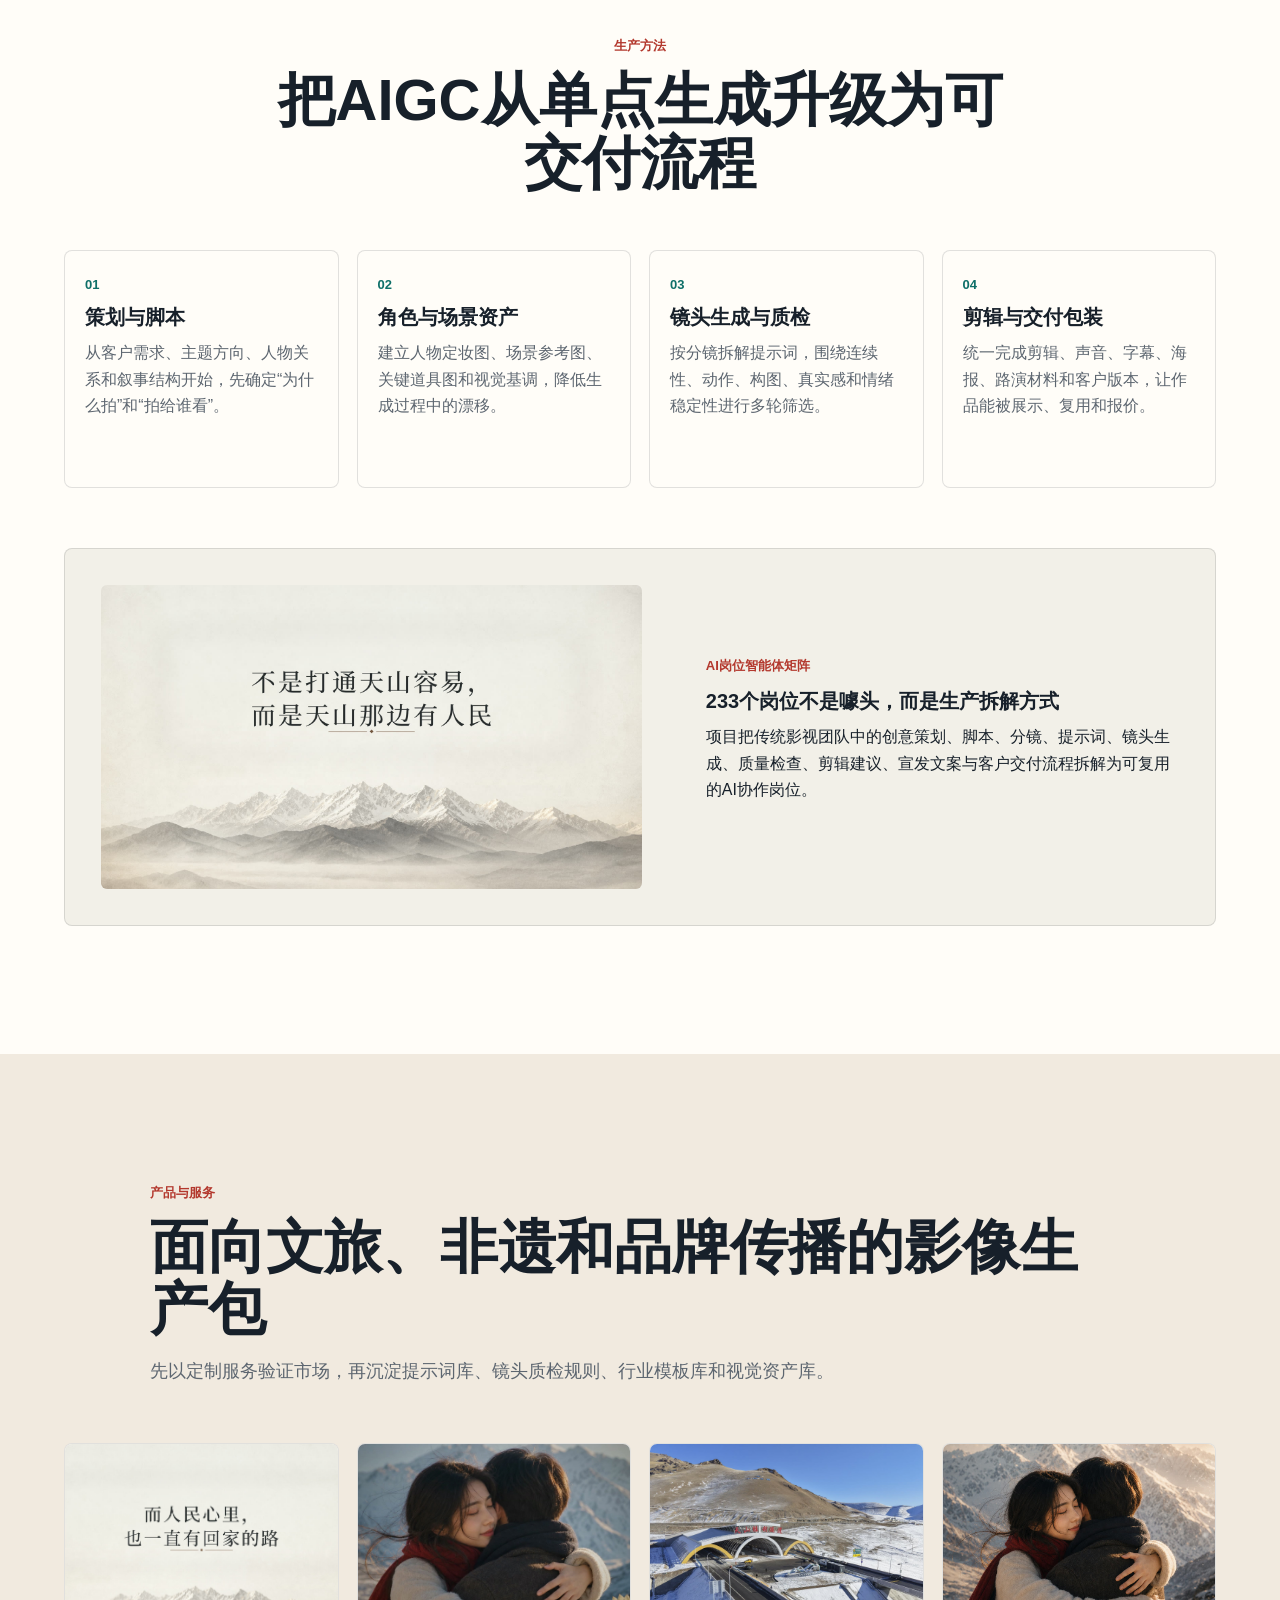
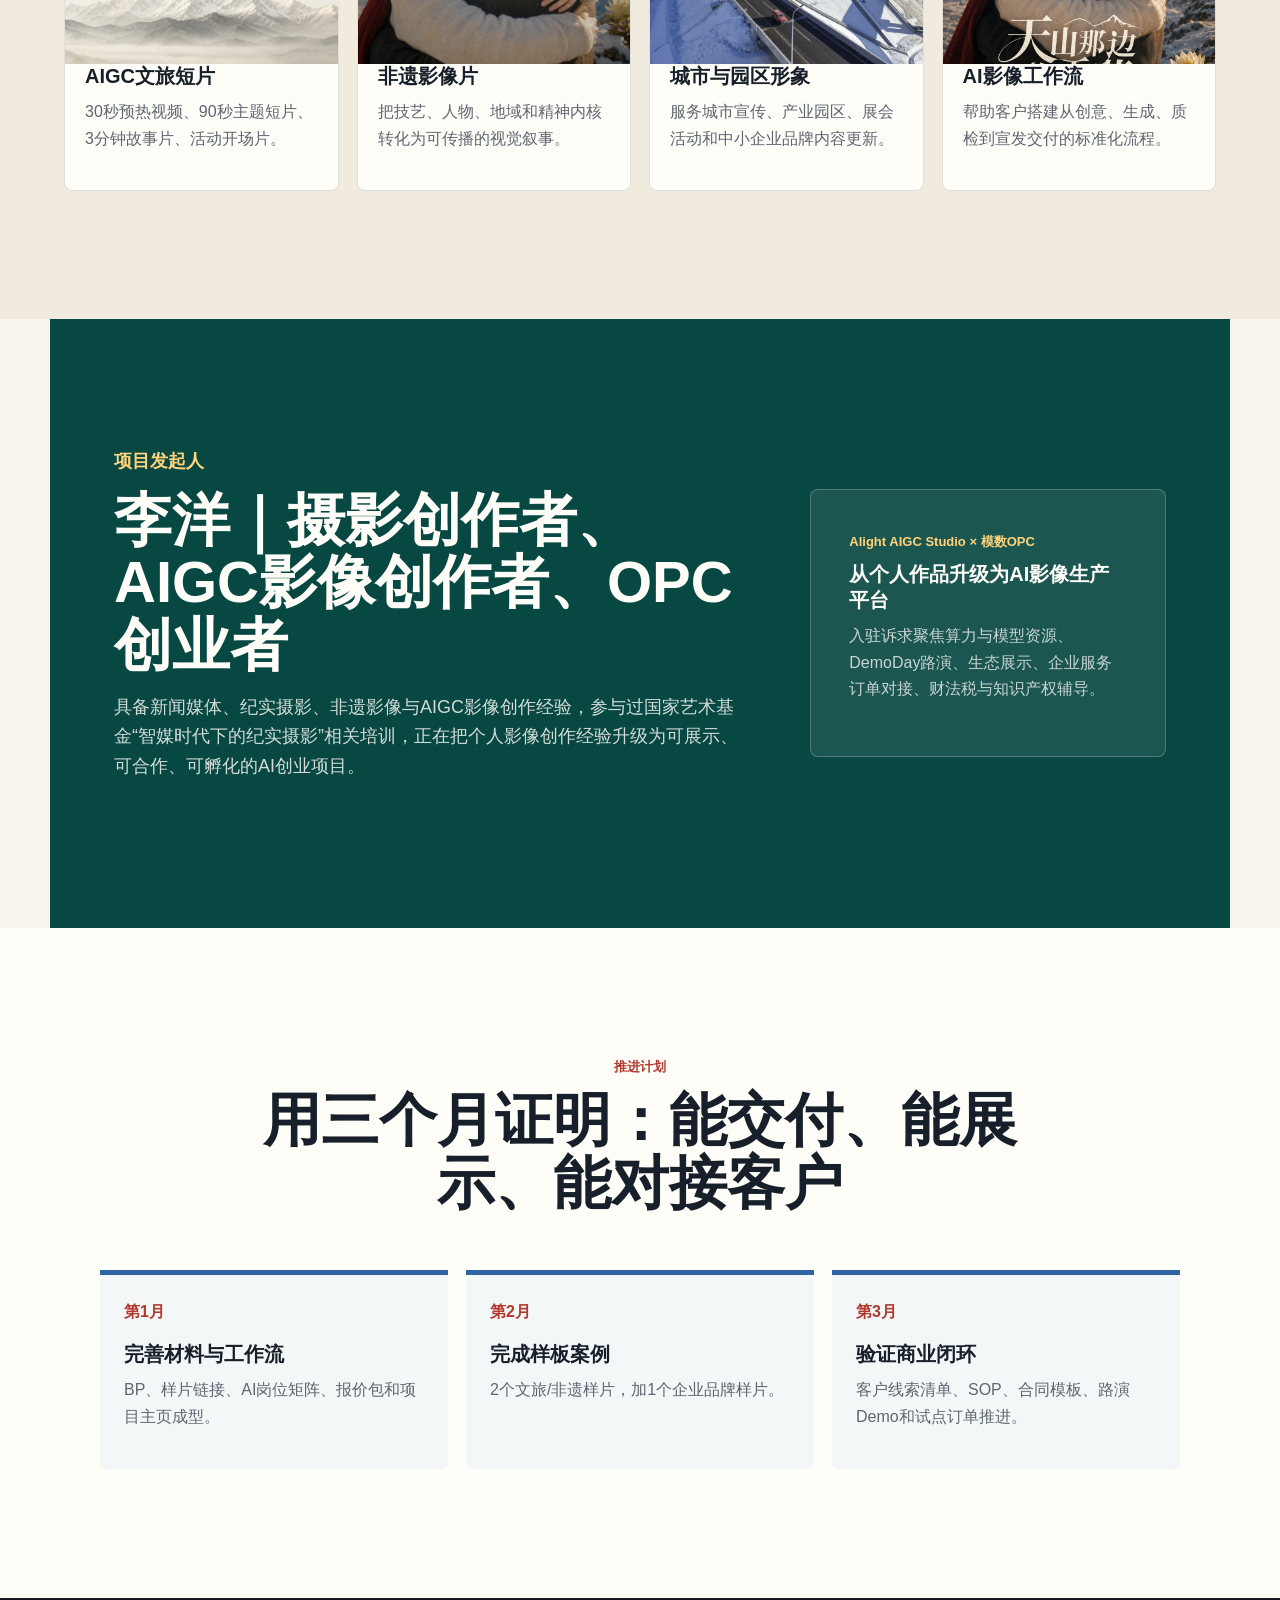
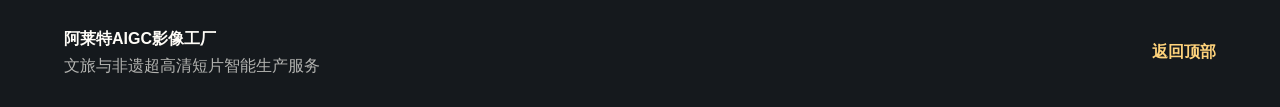
==== commit 7acc4604: "Add social video showcase" ====
--- a/site/index.html
+++ b/site/index.html
@@ -27,6 +27,7 @@
       <nav class="nav" aria-label="主导航">
         <a href="#film">样片</a>
         <a href="#story">故事</a>
+        <a href="#social">社媒</a>
         <a href="#workflow">工作流</a>
         <a href="#service">服务</a>
         <a href="#roadmap">计划</a>
@@ -215,6 +216,51 @@
             <div>
               <span>Shot 20</span>
               <h3>主题收束航拍</h3>
+            </div>
+          </article>
+        </div>
+      </section>
+
+      <section class="section social-section" id="social" aria-labelledby="social-title">
+        <div class="section-heading">
+          <p class="eyebrow">社交平台热门作品</p>
+          <h2 id="social-title">把小红书与抖音主页接入官网</h2>
+          <p>平台内容会持续更新，官网保留作品入口和代表性标题，访客点击后可回到原平台查看实时热门排序、评论和播放。</p>
+        </div>
+        <div class="social-grid">
+          <article class="platform-card xhs-card">
+            <div class="platform-visual">
+              <img src="assets/img/vertical-cover.jpg" alt="小红书热门作品封面展示">
+              <span>小红书</span>
+            </div>
+            <div class="platform-copy">
+              <p class="eyebrow">大洋的小红书主页</p>
+              <h3>热门 AIGC 影像笔记</h3>
+              <ul class="video-link-list">
+                <li>腕间艺术天花板-AI广告制作</li>
+                <li>《看见北疆》</li>
+                <li>AIGC短片《天山那边的雪莲》</li>
+                <li>AI全新影像-雪人童话</li>
+                <li>AI广告级影像-红酒篇</li>
+              </ul>
+              <a class="button social-button" href="https://xhslink.com/m/7wkXNtmVQlX" target="_blank" rel="noopener">打开小红书主页</a>
+            </div>
+          </article>
+          <article class="platform-card douyin-card">
+            <div class="platform-visual">
+              <img src="assets/img/cover.jpg" alt="抖音主页作品展示">
+              <span>抖音</span>
+            </div>
+            <div class="platform-copy">
+              <p class="eyebrow">抖音主页入口</p>
+              <h3>短视频与热门作品</h3>
+              <p>抖音分享页不稳定公开视频列表，官网保留主页入口；访客点击后可在抖音查看最新公开视频、点赞和热门排序。</p>
+              <div class="social-tags" aria-label="抖音内容标签">
+                <span>AIGC影像</span>
+                <span>文旅短片</span>
+                <span>视觉叙事</span>
+              </div>
+              <a class="button social-button" href="https://v.douyin.com/YACY8JzOE1k/" target="_blank" rel="noopener">打开抖音主页</a>
             </div>
           </article>
         </div>
--- a/site/styles.css
+++ b/site/styles.css
@@ -406,6 +406,119 @@
   background: var(--paper);
 }
 
+.social-section {
+  background: #182430;
+  color: var(--white);
+}
+
+.social-section .section-heading p:not(.eyebrow) {
+  color: rgba(255, 253, 248, 0.72);
+}
+
+.social-grid {
+  display: grid;
+  grid-template-columns: repeat(2, 1fr);
+  width: min(1180px, 100%);
+  margin: 0 auto;
+  gap: 18px;
+}
+
+.platform-card {
+  display: grid;
+  grid-template-columns: minmax(190px, 0.72fr) minmax(0, 1fr);
+  overflow: hidden;
+  border: 1px solid rgba(255, 253, 248, 0.18);
+  border-radius: 8px;
+  background: rgba(255, 253, 248, 0.07);
+}
+
+.platform-visual {
+  position: relative;
+  min-height: 360px;
+  background: #111;
+}
+
+.platform-visual img {
+  width: 100%;
+  height: 100%;
+  object-fit: cover;
+}
+
+.platform-visual::after {
+  position: absolute;
+  inset: 0;
+  content: "";
+  background: linear-gradient(0deg, rgba(5, 9, 12, 0.72), rgba(5, 9, 12, 0.05) 56%);
+}
+
+.platform-visual span {
+  position: absolute;
+  z-index: 1;
+  left: 18px;
+  bottom: 18px;
+  padding: 6px 12px;
+  border: 1px solid rgba(255, 253, 248, 0.45);
+  border-radius: 999px;
+  color: var(--white);
+  font-size: 13px;
+  font-weight: 800;
+  background: rgba(5, 9, 12, 0.26);
+}
+
+.platform-copy {
+  display: flex;
+  flex-direction: column;
+  justify-content: center;
+  padding: clamp(22px, 4vw, 34px);
+}
+
+.platform-copy .eyebrow {
+  color: #ffd37b;
+}
+
+.platform-copy h3 {
+  font-size: clamp(24px, 3vw, 34px);
+}
+
+.platform-copy p,
+.video-link-list {
+  color: rgba(255, 253, 248, 0.76);
+}
+
+.video-link-list {
+  display: grid;
+  gap: 9px;
+  padding: 0;
+  margin: 8px 0 24px;
+  list-style: none;
+}
+
+.video-link-list li {
+  padding-left: 14px;
+  border-left: 3px solid #ffd37b;
+}
+
+.social-tags {
+  display: flex;
+  flex-wrap: wrap;
+  gap: 8px;
+  margin: 8px 0 24px;
+}
+
+.social-tags span {
+  padding: 5px 10px;
+  border: 1px solid rgba(255, 253, 248, 0.22);
+  border-radius: 999px;
+  color: rgba(255, 253, 248, 0.76);
+  font-size: 13px;
+}
+
+.social-button {
+  width: fit-content;
+  color: var(--ink);
+  background: #ffd37b;
+}
+
 .filter-bar {
   width: min(1180px, 100%);
   margin: 0 auto 20px;
@@ -595,8 +708,17 @@
   .clip-grid,
   .service-grid,
   .workflow-grid,
+  .social-grid,
   .roadmap {
     grid-template-columns: repeat(2, 1fr);
+  }
+
+  .platform-card {
+    grid-template-columns: 1fr;
+  }
+
+  .platform-visual {
+    min-height: 280px;
   }
 }
 
@@ -641,8 +763,13 @@
   .clip-grid,
   .service-grid,
   .workflow-grid,
+  .social-grid,
   .roadmap {
     grid-template-columns: 1fr;
+  }
+
+  .social-button {
+    width: 100%;
   }
 
   .story-card img,
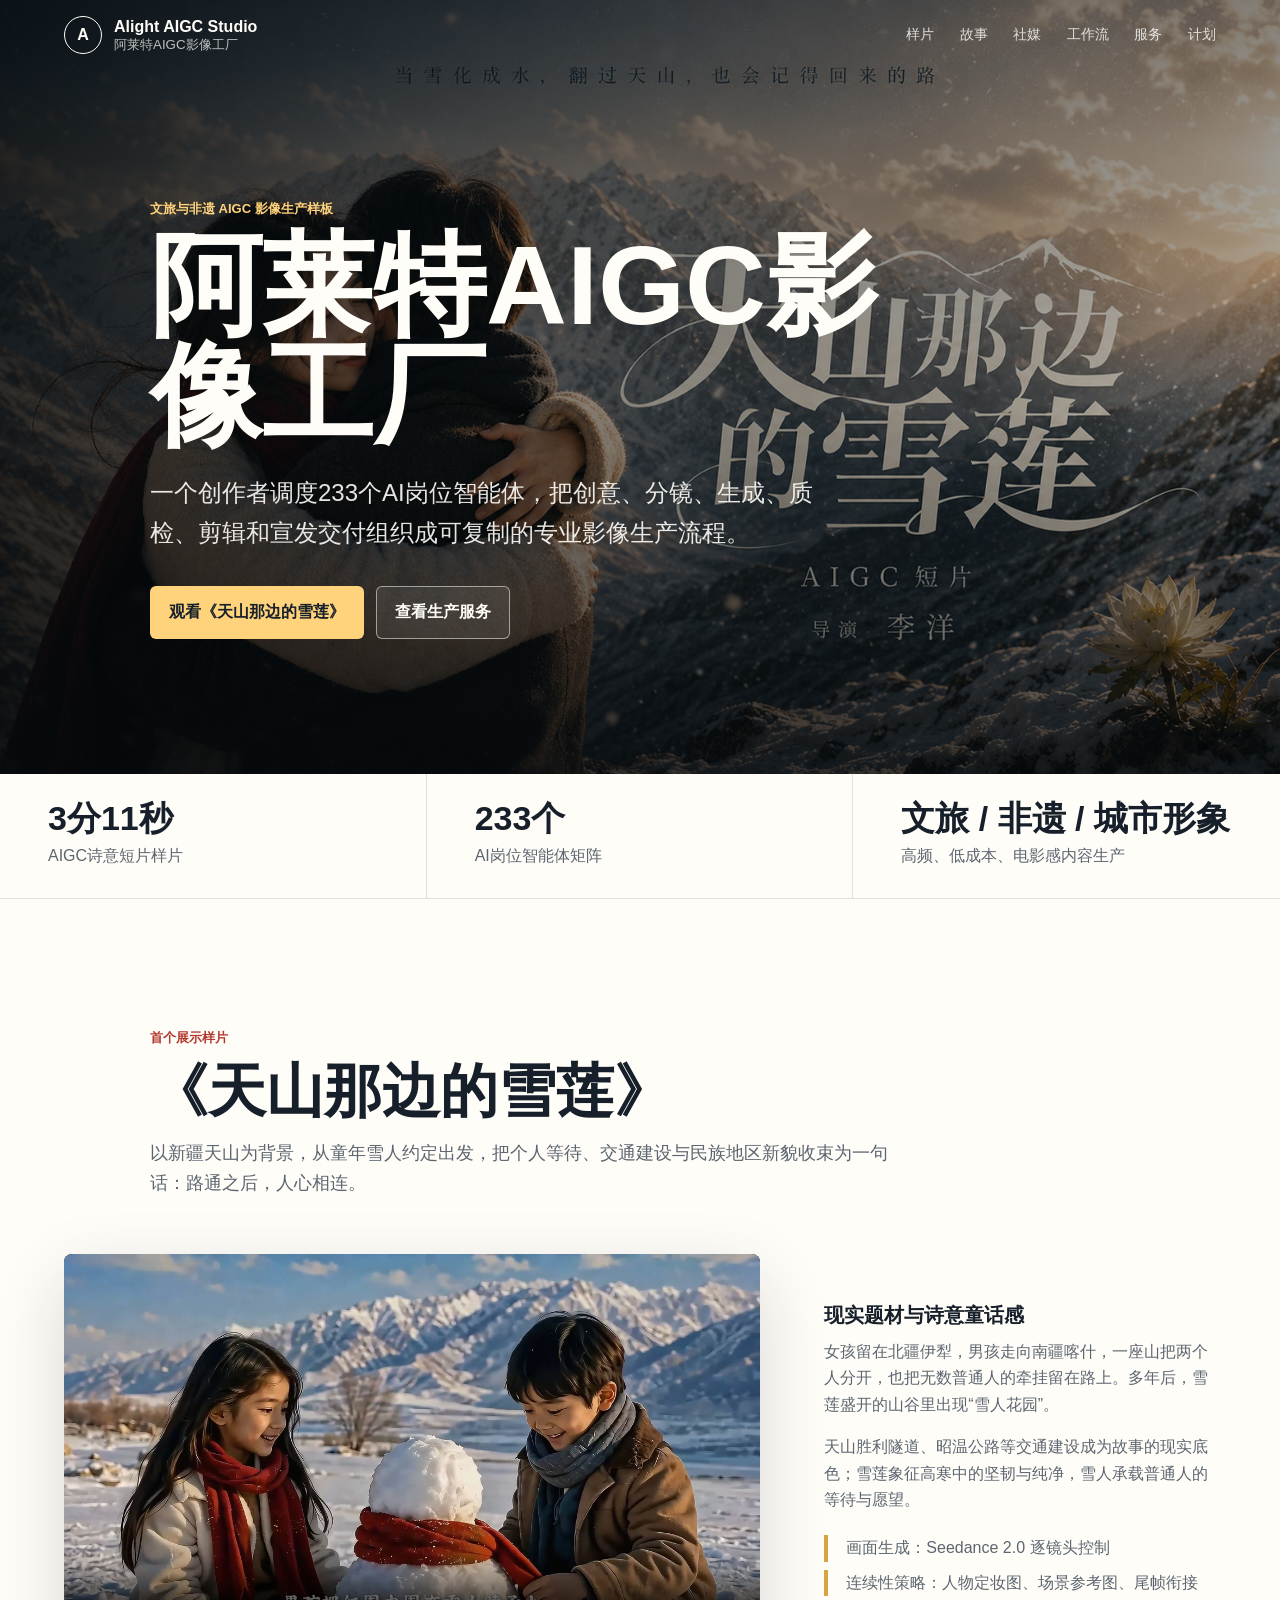
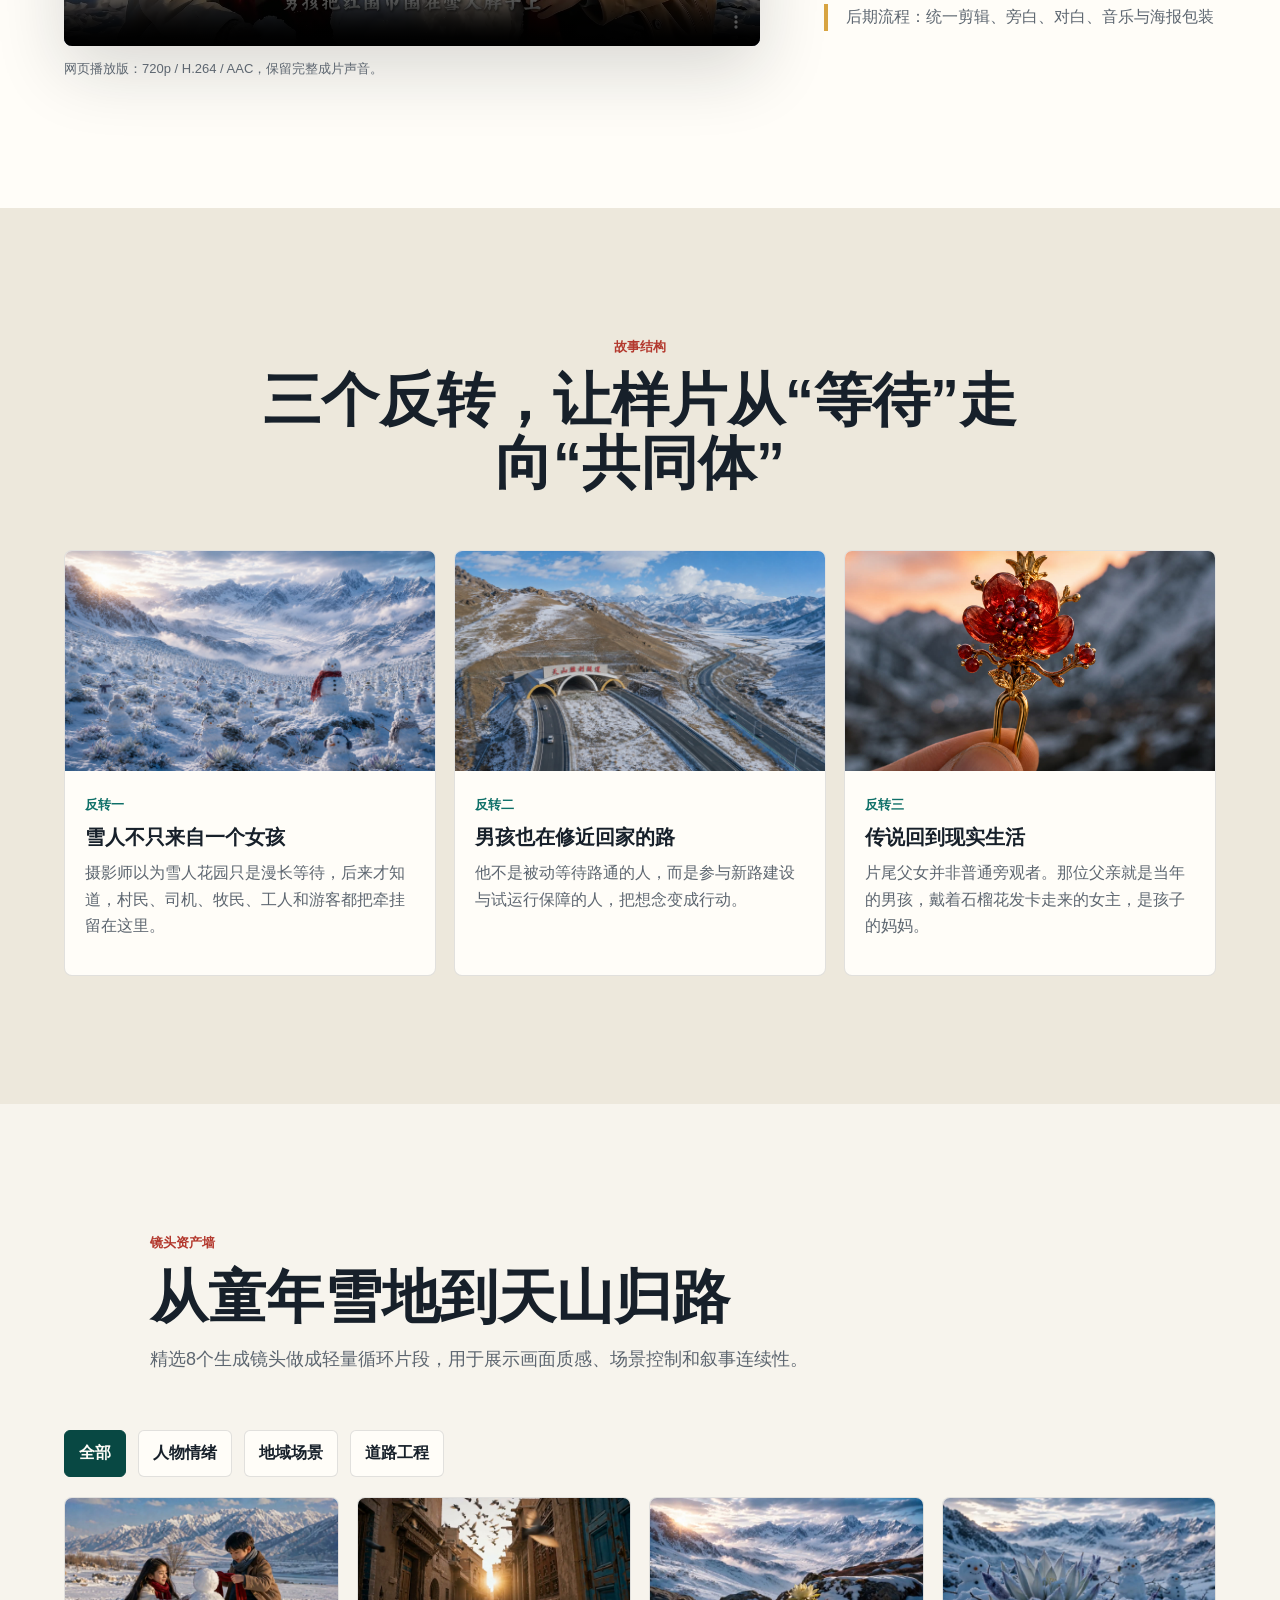
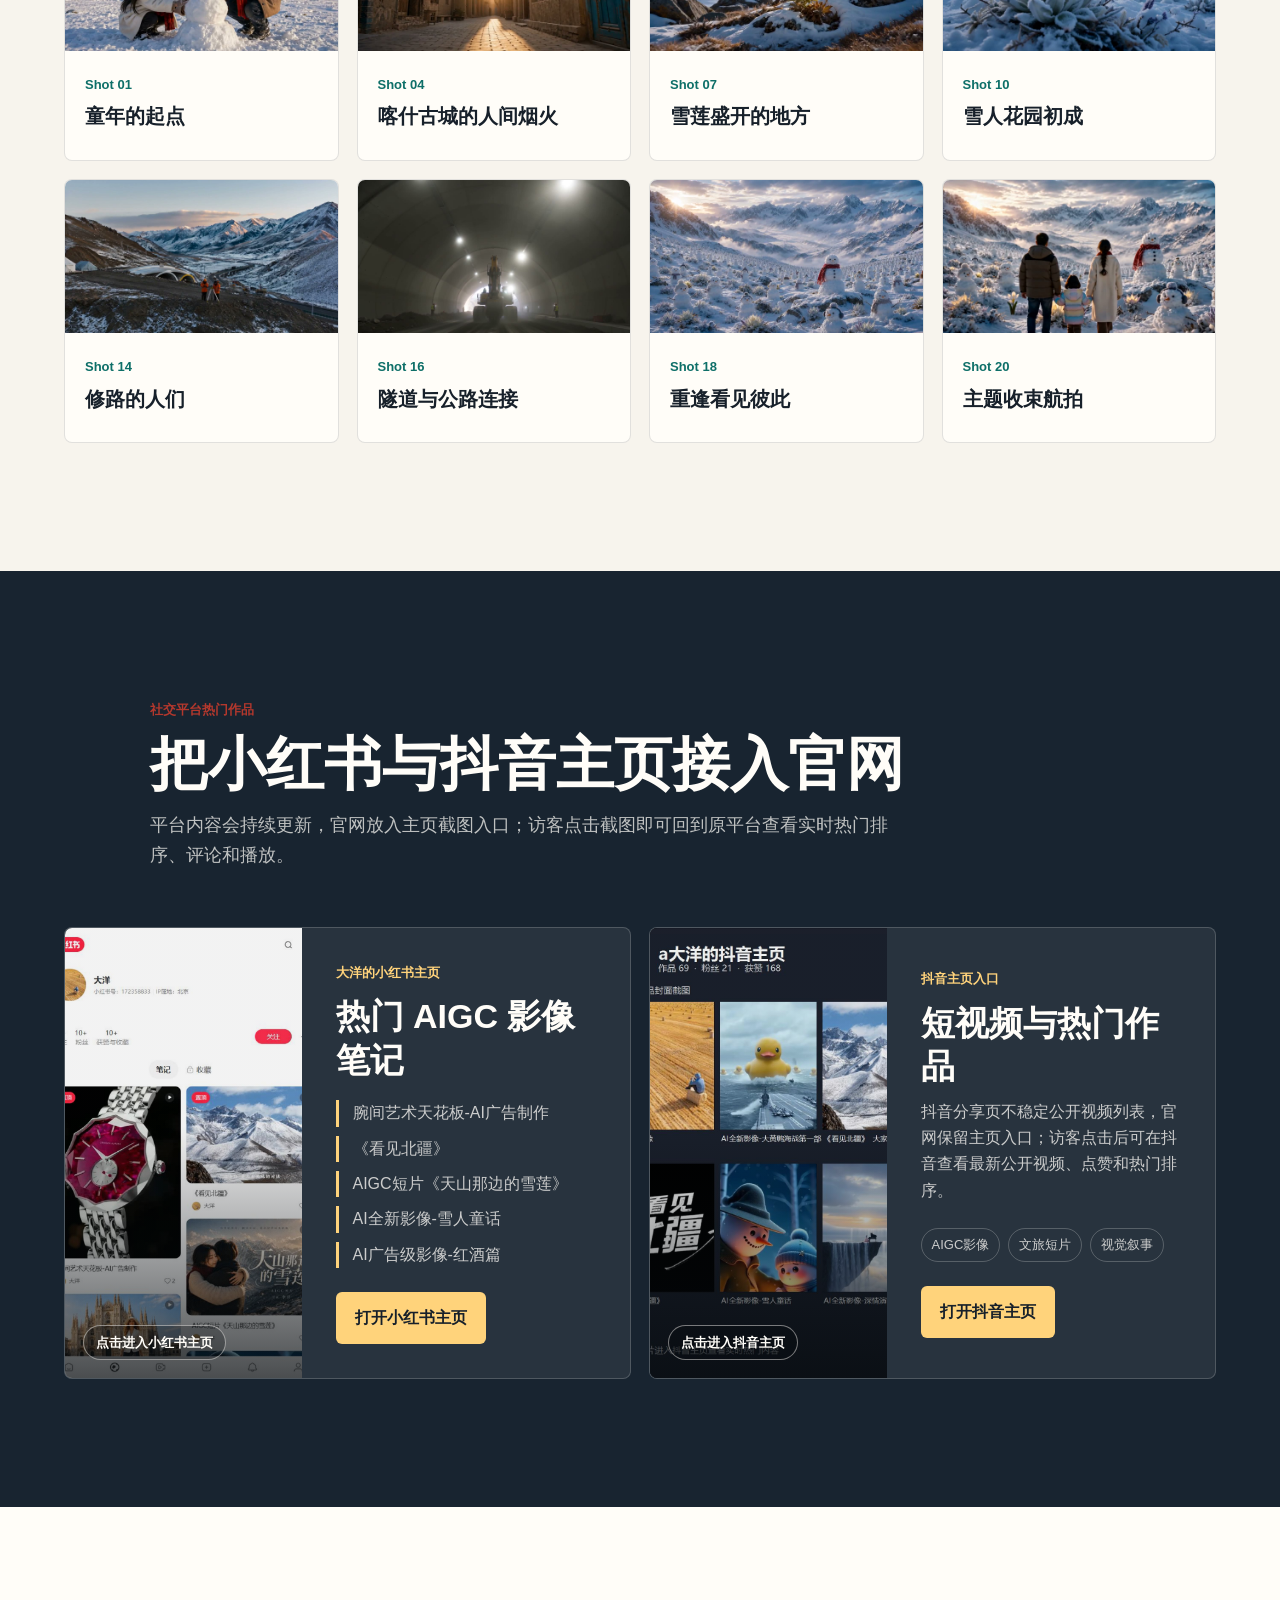
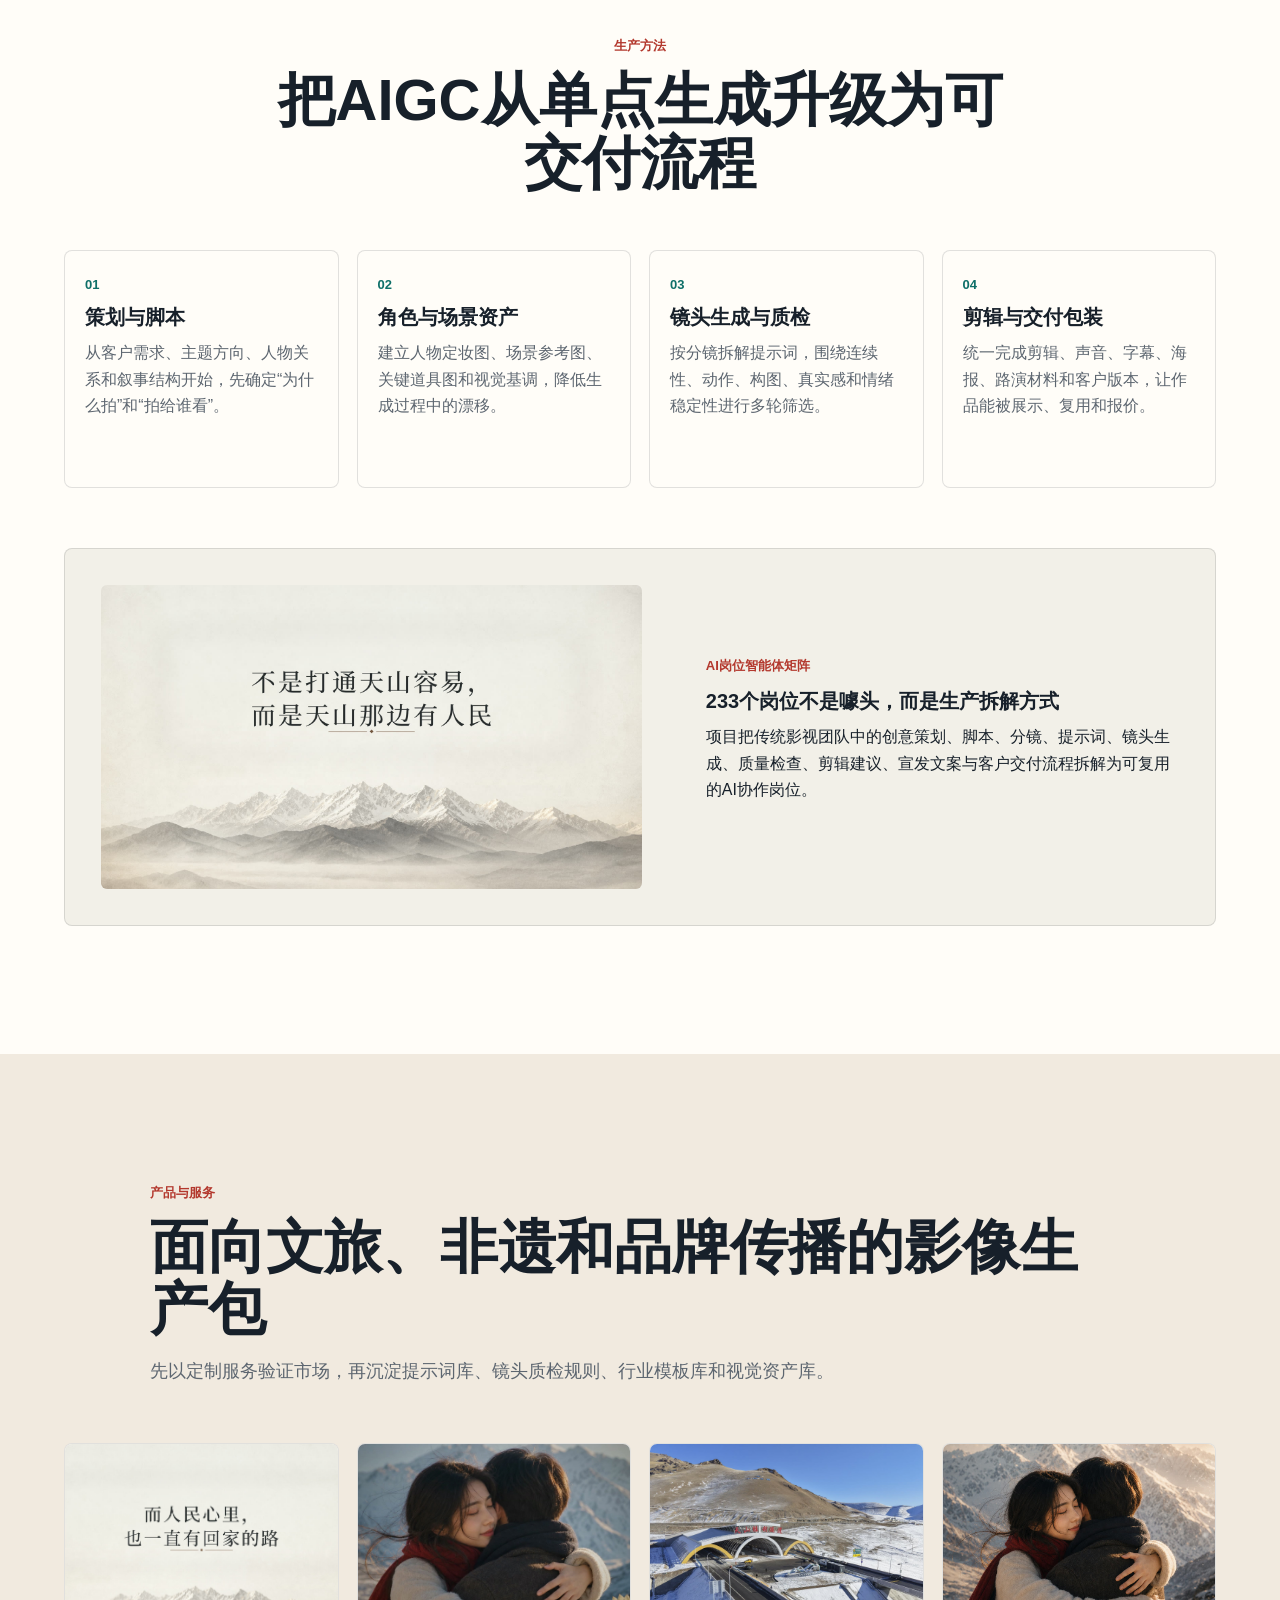
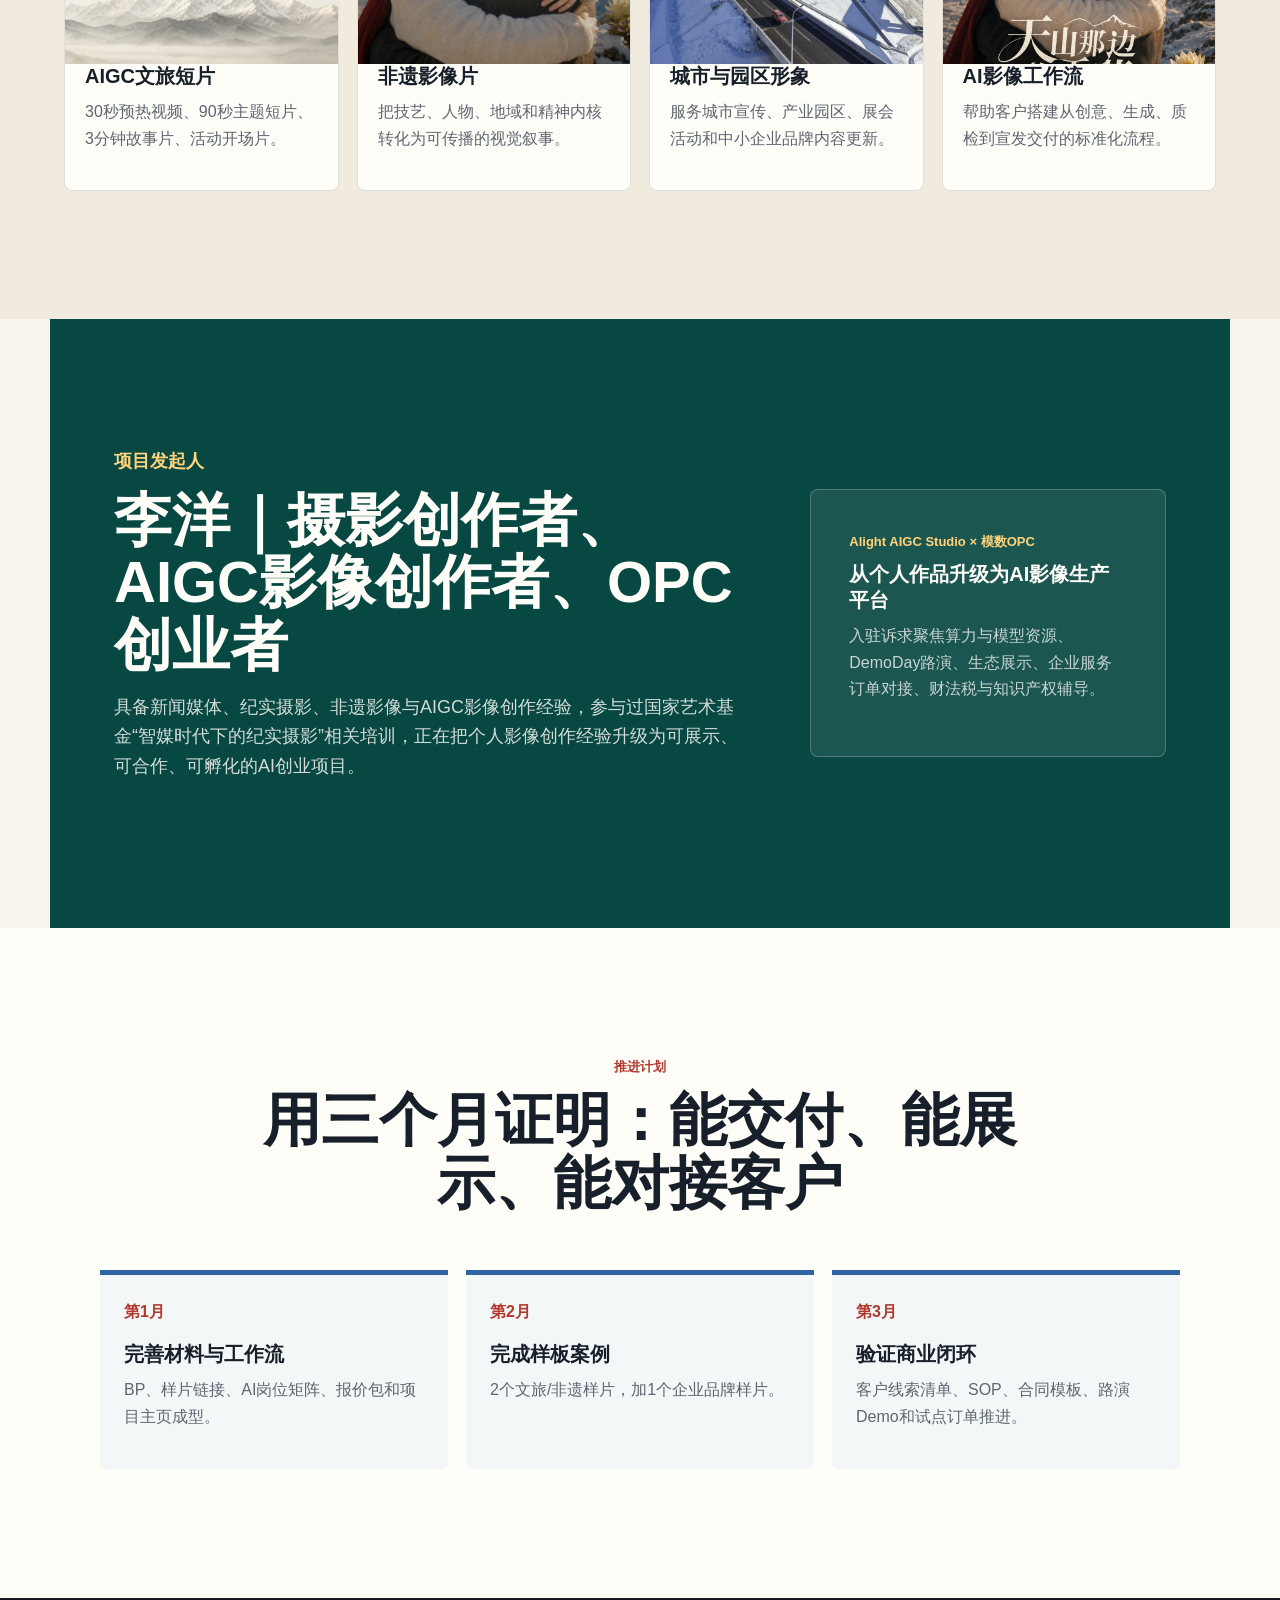
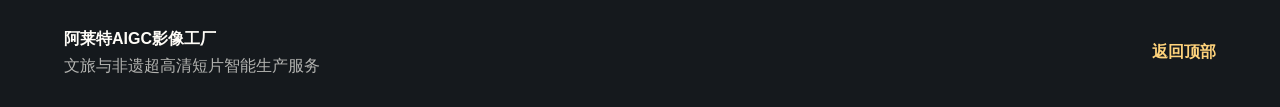
==== commit 064b2c66: "Add clickable social homepage screenshots" ====
--- a/site/index.html
+++ b/site/index.html
@@ -225,14 +225,14 @@
         <div class="section-heading">
           <p class="eyebrow">社交平台热门作品</p>
           <h2 id="social-title">把小红书与抖音主页接入官网</h2>
-          <p>平台内容会持续更新，官网保留作品入口和代表性标题，访客点击后可回到原平台查看实时热门排序、评论和播放。</p>
+          <p>平台内容会持续更新，官网放入主页截图入口；访客点击截图即可回到原平台查看实时热门排序、评论和播放。</p>
         </div>
         <div class="social-grid">
           <article class="platform-card xhs-card">
-            <div class="platform-visual">
-              <img src="assets/img/vertical-cover.jpg" alt="小红书热门作品封面展示">
-              <span>小红书</span>
-            </div>
+            <a class="platform-visual platform-shot" href="https://xhslink.com/m/7wkXNtmVQlX" target="_blank" rel="noopener" aria-label="打开小红书主页">
+              <img src="assets/img/social-xhs-homepage.jpg" alt="小红书主页热门作品截图">
+              <span>点击进入小红书主页</span>
+            </a>
             <div class="platform-copy">
               <p class="eyebrow">大洋的小红书主页</p>
               <h3>热门 AIGC 影像笔记</h3>
@@ -247,10 +247,10 @@
             </div>
           </article>
           <article class="platform-card douyin-card">
-            <div class="platform-visual">
-              <img src="assets/img/cover.jpg" alt="抖音主页作品展示">
-              <span>抖音</span>
-            </div>
+            <a class="platform-visual platform-shot" href="https://v.douyin.com/YACY8JzOE1k/" target="_blank" rel="noopener" aria-label="打开抖音主页">
+              <img src="assets/img/social-douyin-homepage.jpg" alt="抖音主页热门作品截图">
+              <span>点击进入抖音主页</span>
+            </a>
             <div class="platform-copy">
               <p class="eyebrow">抖音主页入口</p>
               <h3>短视频与热门作品</h3>
--- a/site/styles.css
+++ b/site/styles.css
@@ -434,14 +434,22 @@
 
 .platform-visual {
   position: relative;
+  display: block;
   min-height: 360px;
+  overflow: hidden;
   background: #111;
+  color: inherit;
+  text-decoration: none;
+  isolation: isolate;
 }
 
 .platform-visual img {
+  display: block;
   width: 100%;
   height: 100%;
   object-fit: cover;
+  object-position: top center;
+  transition: transform 420ms ease;
 }
 
 .platform-visual::after {
@@ -449,6 +457,7 @@
   inset: 0;
   content: "";
   background: linear-gradient(0deg, rgba(5, 9, 12, 0.72), rgba(5, 9, 12, 0.05) 56%);
+  pointer-events: none;
 }
 
 .platform-visual span {
@@ -463,6 +472,24 @@
   font-size: 13px;
   font-weight: 800;
   background: rgba(5, 9, 12, 0.26);
+  transition: color 220ms ease, background 220ms ease, border-color 220ms ease;
+}
+
+.platform-shot:hover img,
+.platform-shot:focus-visible img {
+  transform: scale(1.035);
+}
+
+.platform-shot:hover span,
+.platform-shot:focus-visible span {
+  color: var(--ink);
+  border-color: #ffd37b;
+  background: #ffd37b;
+}
+
+.platform-shot:focus-visible {
+  outline: 3px solid #ffd37b;
+  outline-offset: -6px;
 }
 
 .platform-copy {
